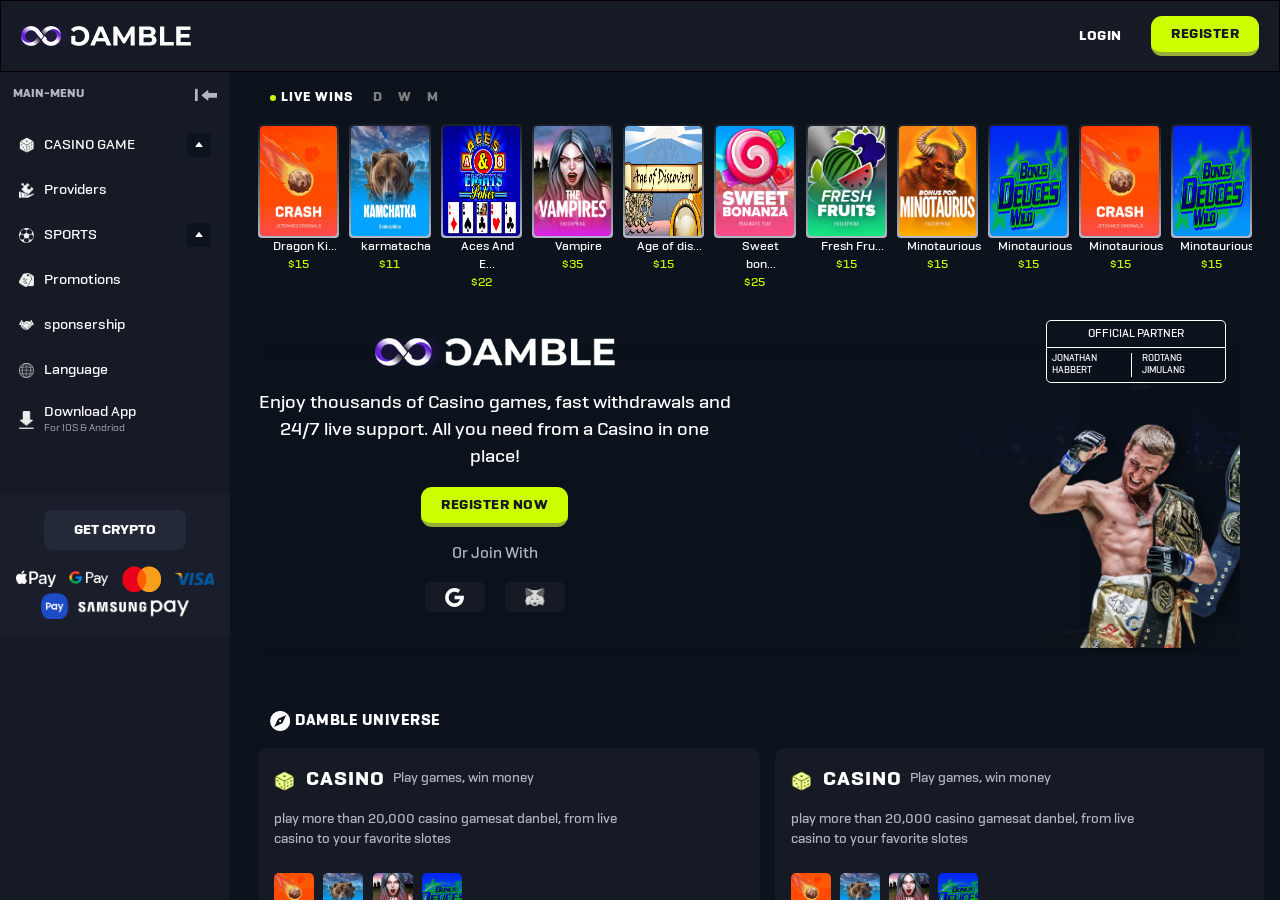
==== index.html @ 594ec130 "init" ====
<!DOCTYPE html>
<html lang="en">

<head>
  <meta charset="UTF-8">
  <meta name="viewport" content="width=device-width, initial-scale=1.0">
  <title>Damble | Home </title>
  <link rel="stylesheet" href="https://cdnjs.cloudflare.com/ajax/libs/font-awesome/6.4.2/css/all.min.css">
  <link rel="stylesheet" href="https://cdn.jsdelivr.net/npm/swiper@11/swiper-bundle.min.css">
  <link rel="stylesheet" href="./assets/libs/bootstrap/bootstrap.min.css">
  <link rel="stylesheet" href="./assets/css/style.min.css">
</head>

<body>
  <div class="dashparent">
    <nav class="navbar header bg-body-tertiary">
      <div class="container-fluid mx-0">
        <div class="navbar-brand">
          <img src="./assets/img/heroLogo.png" alt="" class="d-none d-lg-block">
          <div class="btn-3" id="sidebarToggle"><img src="./assets/img/logonav2.png" alt=""
              class=" small-icon d-lg-none"></div>
        </div>

        <div class="d-flex navItem">
          <div class="btn-1">LOGIN</div>
          <button class="btn-2">REGISTER</button>
          <!-- <div class="btn-3"><img src="./assets/img/Global.png" alt=""></div> -->
        </div>
      </div>
    </nav>
    <div class="hero">
      <div class="left">
        <div class="top">
          <div class="title">
            MAIN-MENU
          </div>
          <div class="icon-1">
            <img src="./assets/img/appIcon.png" alt="">
          </div>
        </div>
        <a class="items text-decoration-none effect1" data-bs-toggle="collapse" href="#collapseExample" role="button"
          aria-expanded="true" aria-controls="collapseExample">


          <div class="logo-2">
            <div class="icon-2">
              <img src="./assets/img/casino.png" alt="">
            </div>
            <div class="text-2"> CASINO GAME</div>
          </div>
          <div class="icon-3">
            <img src="./assets/img/down.png" alt="">
          </div>
        </a>
        <div class="collapse" id="collapseExample">

          <div class="items">
            <div class="logo-2">
              <div class="icon-2 ">
                <img src="./assets/img/pickup.png" alt="">
              </div>
              <div class="text-4">Favourite</div>
            </div>
            <div class="icon-3 d-none">
              <img src="./assets/img/down.png" alt="">
            </div>
          </div>

          <div class="items">
            <div class="logo-2">
              <div class="icon-2 ">
                <img src="./assets/img/allgames.png" alt="">
              </div>
              <div class="text-4">All Games</div>
            </div>
            <div class="icon-3 d-none">
              <img src="./assets/img/down.png" alt="">
            </div>
          </div>

          <div class="items">
            <div class="logo-2">
              <div class="icon-2 ">
                <img src="./assets/img/recent.png" alt="">
              </div>
              <div class="text-4">Recent</div>
            </div>
            <div class="icon-3 d-none">
              <img src="./assets/img/down.png" alt="">
            </div>
          </div>
        </div>
        <div class="items effect">
          <div class="logo-2">
            <div class="icon-2 ">
              <img src="./assets/img/providers.png" alt="">
            </div>
            <div class="text-2">Providers</div>
          </div>
          <div class="icon-3 d-none">
            <img src="./assets/img/down.png" alt="">
          </div>
        </div>
        <a class="items text-decoration-none effect1" data-bs-toggle="collapse" href="#collapseExample1" role="button"
          aria-expanded="true" aria-controls="collapseExample1">


          <div class="logo-2">
            <div class="icon-2">
              <img src="./assets/img/football.png" alt="">
            </div>
            <div class="text-2"> SPORTS</div>
          </div>
          <div class="icon-3">
            <img src="./assets/img/down.png" alt="">
          </div>
        </a>
        <div class="collapse" id="collapseExample1">

          <div class="items">
            <div class="logo-2">
              <div class="icon-2 ">
                <img src="./assets/img/pickup.png" alt="">
              </div>
              <div class="text-4">Favourite</div>
            </div>
            <div class="icon-3 d-none">
              <img src="./assets/img/down.png" alt="">
            </div>
          </div>
          <div class="items">
            <div class="logo-2">
              <div class="icon-2 ">
                <img src="./assets/img/pickup.png" alt="">
              </div>
              <div class="text-4">Favourite</div>
            </div>
            <div class="icon-3 d-none">
              <img src="./assets/img/down.png" alt="">
            </div>
          </div>
          <div class="items">
            <div class="logo-2">
              <div class="icon-2 ">
                <img src="./assets/img/pickup.png" alt="">
              </div>
              <div class="text-4">Favourite</div>
            </div>
            <div class="icon-3 d-none">
              <img src="./assets/img/down.png" alt="">
            </div>
          </div>
          <div class="items">
            <div class="logo-2">
              <div class="icon-2 ">
                <img src="./assets/img/pickup.png" alt="">
              </div>
              <div class="text-4">Favourite</div>
            </div>
            <div class="icon-3 d-none">
              <img src="./assets/img/down.png" alt="">
            </div>
          </div>
          <div class="items">
            <div class="logo-2">
              <div class="icon-2 ">
                <img src="./assets/img/pickup.png" alt="">
              </div>
              <div class="text-4">Favourite</div>
            </div>
            <div class="icon-3 d-none">
              <img src="./assets/img/down.png" alt="">
            </div>
          </div>
          <div class="items">
            <div class="logo-2">
              <div class="icon-2 ">
                <img src="./assets/img/pickup.png" alt="">
              </div>
              <div class="text-4">Favourite</div>
            </div>
            <div class="icon-3 d-none">
              <img src="./assets/img/down.png" alt="">
            </div>
          </div>
          <div class="items">
            <div class="logo-2">
              <div class="icon-2 ">
                <img src="./assets/img/pickup.png" alt="">
              </div>
              <div class="text-4">Favourite</div>
            </div>
            <div class="icon-3 d-none">
              <img src="./assets/img/down.png" alt="">
            </div>
          </div>
          <div class="items">
            <div class="logo-2">
              <div class="icon-2 ">
                <img src="./assets/img/pickup.png" alt="">
              </div>
              <div class="text-4">Favourite</div>
            </div>
            <div class="icon-3 d-none">
              <img src="./assets/img/down.png" alt="">
            </div>
          </div>
          <div class="items">
            <div class="logo-2">
              <div class="icon-2 ">
                <img src="./assets/img/pickup.png" alt="">
              </div>
              <div class="text-4">Favourite</div>
            </div>
            <div class="icon-3 d-none">
              <img src="./assets/img/down.png" alt="">
            </div>
          </div>

          <div class="items">
            <div class="logo-2">
              <div class="icon-2 ">
                <img src="./assets/img/allgames.png" alt="">
              </div>
              <div class="text-4">All Games</div>
            </div>
            <div class="icon-3 d-none">
              <img src="./assets/img/down.png" alt="">
            </div>
          </div>

          <div class="items ">
            <div class="logo-2">
              <div class="icon-2 ">
                <img src="./assets/img/recent.png" alt="">
              </div>
              <div class="text-2">Recent</div>
            </div>
            <div class="icon-3 d-none">
              <img src="./assets/img/down.png" alt="">
            </div>
          </div>
        </div>
        <div class="items effect">
          <div class="logo-2">
            <div class="icon-2">
              <img src="./assets/img/promotion.png" alt="">
            </div>
            <div class="text-2">Promotions</div>
          </div>
          <div class="icon-3 d-none">
            <img src="./assets/img/down.png" alt="">
          </div>
        </div>
        <div class="items effect">
          <div class="logo-2">
            <div class="icon-2">
              <img src="./assets/img/sponsership.png" alt="">
            </div>
            <div class="text-2">sponsership</div>
          </div>
          <div class="icon-3 d-none">
            <img src="./assets/img/down.png" alt="">
          </div>
        </div>
        <div class="items effect">
          <div class="logo-2">
            <div class="icon-2">
              <img src="./assets/img/language.png" alt="">
            </div>
            <div class="text-2">Language</div>
          </div>
          <div class="icon-3  d-none">
            <img src="./assets/img/down.png" alt="">
          </div>
        </div>
        <div class="items effect">
          <div class="logo-2">
            <div class="icon-2">
              <img src="./assets/img/download.png" alt="">
            </div>
            <div class="textholder">
              <div class="text-2">Download App</div>
              <div class="text-3">For IOS & Andriod</div>
            </div>
            <div class="icon-3  d-none">
              <img src="./assets/img/down.png" alt="">
            </div>
          </div>
        </div>
        <div class="bottom">
          <div class="button-3">
            GET CRYPTO
          </div>
          <div class="imgcontainer">

            <div class="image-1">
              <img src="./assets/img/applepay.png" alt="">
            </div>
            <div class="image-1">
              <img src="./assets/img/gpay.png" alt="">
            </div>
            <div class="image-1">
              <img src="./assets/img/dotspay.png" alt="">
            </div>
            <div class="image-1">
              <img src="./assets/img/visa.png" alt="">
            </div>
            <div class="image-2 text-center">
              <img src="./assets/img/samsungPay.png" alt="" class="w-75">
            </div>
          </div>
        </div>
      </div>

      <div class="right">
        <div class="row mx-0">
          <div class="col-12">
            <div class="pcontrol">
              <div class="row mx-0">
                <div class="col-6 d-flex">
                  <div class="title-1"> <span>
                      <div class="dott"></div>
                    </span>LIVE WINS
                  </div>
                  <div class="alpha">DWM</div>
                </div>
              </div>
              <div class="row align-baseline swiper liveWins mt-3 mx-0 ">
                <div class="swiper-wrapper p-0">
                  <div class="swiper-slide">
                    <div class="col-12 gamecard">
                      <div class="cardOutter">
                        <div class="cardImg">
                          <img src="./assets/img/card-1.webp" alt="">
                        </div>
                      </div>
                      <div class="card-content">
                        <div class="title-3">Dragon Ki...</div>
                        <div class="prize">$15</div>
                      </div>
                    </div>
                  </div>
                  <div class="swiper-slide">
                    <div class="col-12 gamecard">
                      <div class="cardOutter">
                        <div class="cardImg">
                          <img src="./assets/img/card-2.webp" alt="">
                        </div>
                      </div>
                      <div class="card-content">
                        <div class="title-3">karmatacha</div>
                        <div class="prize">$11</div>
                      </div>
                    </div>
                  </div>
                  <div class="swiper-slide">
                    <div class="col-12 gamecard">
                      <div class="cardOutter">
                        <div class="cardImg">
                          <img src="./assets/img/card-3.png" alt="">
                        </div>
                      </div>
                      <div class="card-content">
                        <div class="title-3">Aces And E...</div>
                        <div class="prize">$22</div>
                      </div>
                    </div>
                  </div>
                  <div class="swiper-slide">
                    <div class="col-12 gamecard">
                      <div class="cardOutter">
                        <div class="cardImg">
                          <img src="./assets/img/card-4.jpeg" alt="">
                        </div>
                      </div>
                      <div class="card-content">
                        <div class="title-3">Vampire</div>
                        <div class="prize">$35</div>
                      </div>
                    </div>
                  </div>
                  <div class="swiper-slide">
                    <div class="col-12 gamecard">
                      <div class="cardOutter">
                        <div class="cardImg">
                          <img src="./assets/img/card-5.png" alt="">
                        </div>
                      </div>
                      <div class="card-content">
                        <div class="title-3">Age of dis...</div>
                        <div class="prize">$15</div>
                      </div>
                    </div>
                  </div>
                  <div class="swiper-slide">
                    <div class="col-12 gamecard">
                      <div class="cardOutter">
                        <div class="cardImg">
                          <img src="./assets/img/card-6.jpeg" alt="">
                        </div>
                      </div>
                      <div class="card-content">
                        <div class="title-3">Sweet bon...</div>
                        <div class="prize">$25</div>
                      </div>
                    </div>
                  </div>
                  <div class="swiper-slide">
                    <div class="col-12 gamecard">
                      <div class="cardOutter">
                        <div class="cardImg">
                          <img src="./assets/img/card-7.jpeg" alt="">
                        </div>
                      </div>
                      <div class="card-content">
                        <div class="title-3">Fresh Fru...</div>
                        <div class="prize">$15</div>
                      </div>
                    </div>
                  </div>
                  <div class="swiper-slide">
                    <div class="col-12 gamecard">
                      <div class="cardOutter">
                        <div class="cardImg">
                          <img src="./assets/img/card-8.png" alt="">
                        </div>
                      </div>
                      <div class="card-content">
                        <div class="title-3">Minotaurious</div>
                        <div class="prize">$15</div>
                      </div>
                    </div>
                  </div>
                  <div class="swiper-slide">
                    <div class="col-12 gamecard">
                      <div class="cardOutter">
                        <div class="cardImg">
                          <img src="./assets/img/card-9.png" alt="">
                        </div>
                      </div>
                      <div class="card-content">
                        <div class="title-3">Minotaurious</div>
                        <div class="prize">$15</div>
                      </div>
                    </div>
                  </div>
                  <div class="swiper-slide">
                    <div class="col-12 gamecard">
                      <div class="cardOutter">
                        <div class="cardImg">
                          <img src="./assets/img/card-1.webp" alt="">
                        </div>
                      </div>
                      <div class="card-content">
                        <div class="title-3">Minotaurious</div>
                        <div class="prize">$15</div>
                      </div>
                    </div>
                  </div>
                  <div class="swiper-slide">
                    <div class="col-12 gamecard">
                      <div class="cardOutter">
                        <div class="cardImg">
                          <img src="./assets/img/card-9.png" alt="">
                        </div>
                      </div>
                      <div class="card-content">
                        <div class="title-3">Minotaurious</div>
                        <div class="prize">$15</div>
                      </div>
                    </div>
                  </div>
                  <div class="swiper-slide">
                    <div class="col-12 gamecard">
                      <div class="cardOutter">
                        <div class="cardImg">
                          <img src="./assets/img/card-10.png" alt="">
                        </div>
                      </div>
                      <div class="card-content">
                        <div class="title-3">Minotaurious</div>
                        <div class="prize">$15</div>
                      </div>
                    </div>
                  </div>
                  <div class="swiper-slide">
                    <div class="col-12 gamecard">
                      <div class="cardOutter">
                        <div class="cardImg">
                          <img src="./assets/img/card-6.jpeg" alt="">
                        </div>
                      </div>
                      <div class="card-content">
                        <div class="title-3">Minotaurious</div>
                        <div class="prize">$15</div>
                      </div>
                    </div>
                  </div>
                  <div class="swiper-slide">
                    <div class="col-12 gamecard">
                      <div class="cardOutter">
                        <div class="cardImg">
                          <img src="./assets/img/card-3.png" alt="">
                        </div>
                      </div>
                      <div class="card-content">
                        <div class="title-3">Minotaurious</div>
                        <div class="prize">$15</div>
                      </div>
                    </div>
                  </div>
                </div>
              </div>
              <div class="row main-contain mt-5">
                <div class="col-lg-6 col-sm-12">
                  <div class="dashcontain">
                    <div class="herologo">
                      <img src="./assets/img/heroLogo.png" alt="">
                    </div>
                    <div class="hero-text">Enjoy thousands of Casino games, fast withdrawals and 24/7 live support. All
                      you need from a Casino in one place!</div>
                    <div class="herobutton">REGISTER NOW</div>
                    <div class="herotext">Or Join With</div>
                    <div class="logos">
                      <div class="img-1">
                        <img src="./assets/img/google.svg" alt="">
                      </div>
                      <div class="img-1">
                        <img src="./assets/img/metaWhite.svg" alt="">
                      </div>
                    </div>
                  </div>
                </div>
                <div class="col-6 d-none d-lg-block">
                  <div class="right-contain">
                    <div class="tabel">
                      <div class="partner">OFFICIAL PARTNER</div>
                      <div class="partnername">
                        <div class="name-1">JONATHAN HABBERT</div>
                        <div class="name-2">RODTANG JIMULANG</div>
                      </div>
                    </div>
                  </div>
                </div>
              </div>
              <div class="row mx-0 mt-5">
                <div class="col">
                  <div class="heading-1">
                    <img src="./assets/img/dambleUniverse.png" alt="" class="imgicon">
                    <div class="text-3">DAMBLE UNIVERSE</div>
                    <div class="col-auto"></div>
                  </div>
                </div>
              </div>
              <div class="row  swiper cardslider" navigation="true">
                <div class="swiper-wrapper">
                  <div class="swiper-slide">
                    <div class="col-12">
                      <div class="playcard">
                        <div class="line-1">
                          <div class="icon-2">
                            <img src="./assets/img/casino.png" alt="">
                          </div>
                          <div class="title-3">CASINO</div>
                          <div class="card_text">Play games, win money</div>
                        </div>
                        <div class="card_text w-75 mt-3">
                          play more than 20,000 casino gamesat danbel, from live casino to your favorite slotes
                        </div>
                        <div class="line-2">
                          <div class="imgSection">
                            <img src="./assets/img/card-1.webp" alt="">
                            <img src="./assets/img/card-2.webp" alt="">
                            <img src="./assets/img/card-4.jpeg" alt="">
                            <img src="./assets/img/card-9.png" alt="">
                          </div>
                          <div class="link">Go to Games <span>
                              <img src="./assets/img/right.svg" alt="">
                            </span></div>

                        </div>
                      </div>
                    </div>
                  </div>
                  <div class="swiper-slide">
                    <div class="col-12">
                      <div class="playcard">
                        <div class="line-1">
                          <div class="icon-2">
                            <img src="./assets/img/casino.png" alt="">
                          </div>
                          <div class="title-3">CASINO</div>
                          <div class="card_text">Play games, win money</div>
                        </div>
                        <div class="card_text w-75 mt-3">
                          play more than 20,000 casino gamesat danbel, from live casino to your favorite slotes
                        </div>
                        <div class="line-2">
                          <div class="imgSection">
                            <img src="./assets/img/card-1.webp" alt="">
                            <img src="./assets/img/card-2.webp" alt="">
                            <img src="./assets/img/card-4.jpeg" alt="">
                            <img src="./assets/img/card-9.png" alt="">
                          </div>
                          <div class="link">Go to Games <span>
                              <img src="./assets/img/right.svg" alt="">
                            </span></div>

                        </div>
                      </div>
                    </div>
                  </div>
                  <div class="swiper-slide">
                    <div class="col-12">
                      <div class="playcard">
                        <div class="line-1">
                          <div class="icon-2">
                            <img src="./assets/img/casino.png" alt="">
                          </div>
                          <div class="title-3">CASINO</div>
                          <div class="card_text">Play games, win money</div>
                        </div>
                        <div class="card_text w-75 mt-3">
                          play more than 20,000 casino gamesat danbel, from live casino to your favorite slotes
                        </div>
                        <div class="line-2">
                          <div class="imgSection">
                            <img src="./assets/img/card-1.webp" alt="">
                            <img src="./assets/img/card-2.webp" alt="">
                            <img src="./assets/img/card-4.jpeg" alt="">
                            <img src="./assets/img/card-9.png" alt="">
                          </div>
                          <div class="link">Go to Games <span>
                              <img src="./assets/img/right.svg" alt="">
                            </span>
                          </div>
                        </div>
                      </div>
                    </div>
                  </div>
                </div>
              </div>
              <div class="row mt-5">
                <div class="col">
                  <div class="heading-1">
                    <img src="./assets/img/casino.png" alt="" class="imgicon">
                    <div class="text-3">CASINO GAMES</div>
                    <div class="title-3">All Games</div>
                  </div>
                </div>

                <div class="col d-none d-lg-flex ">
                  <div class="rightbar">
                    <div class="title">RECENT BIG WINS</div>
                    <div class="titlewhite">TOP RATED GAMES</div>
                    <div class="inputpar">
                      <input type="text" placeholder="search for games" class="info">
                      <i class="fa-solid fa-magnifying-glass search"></i>

                    </div>
                  </div>
                </div>
              </div>
              <div class="row mt-3  mx-0 p-0 swiper playslider2">
                <div class="swiper-wrapper p-0">
                  <div class="swiper-slide">
                    <div class="col-12">
                      <div class="bgcard">
                        <img src="./assets/img/bcard-1.jpeg" alt="">
                        <div class="hideContain">
                          <div class="text-2">SWEET BONZA</div>
                          <div class="text-2">effectIVE RIP</div>
                          <div class="text-2">95%</div>
                        </div>
                      </div>
                    </div>
                  </div>
                  <div class="swiper-slide">
                    <div class="col-12">
                      <div class="bgcard">
                        <img src="./assets/img/bcard-7.jpeg" alt="">
                        <div class="hideContain">
                          <div class="text-2">SWEET BONZA</div>
                          <div class="text-2">effectIVE RIP</div>
                          <div class="text-2">95%</div>
                        </div>
                      </div>
                    </div>
                  </div>
                  <div class="swiper-slide">
                    <div class="col-12">
                      <div class="bgcard">
                        <img src="./assets/img/bcard-2.jpeg" alt="">
                        <div class="hideContain">
                          <div class="text-2">SWEET BONZA</div>
                          <div class="text-2">effectIVE RIP</div>
                          <div class="text-2">95%</div>
                        </div>
                      </div>
                    </div>
                  </div>
                  <div class="swiper-slide">
                    <div class="col-12">
                      <div class="bgcard">
                        <img src="./assets/img/bcard-3.jpeg" alt="">
                        <div class="hideContain">
                          <div class="text-2">SWEET BONZA</div>
                          <div class="text-2">effectIVE RIP</div>
                          <div class="text-2">95%</div>
                        </div>
                      </div>
                    </div>
                  </div>
                  <div class="swiper-slide">
                    <div class="col-12">
                      <div class="bgcard">
                        <img src="./assets/img/bcard-4.jpeg" alt="">
                        <div class="hideContain">
                          <div class="text-2">SWEET BONZA</div>
                          <div class="text-2">effectIVE RIP</div>
                          <div class="text-2">95%</div>
                        </div>
                      </div>
                    </div>
                  </div>
                  <div class="swiper-slide">
                    <div class="col-12">
                      <div class="bgcard">
                        <img src="./assets/img/bcard-5.jpeg" alt="">
                        <div class="hideContain">
                          <div class="text-2">SWEET BONZA</div>
                          <div class="text-2">effectIVE RIP</div>
                          <div class="text-2">95%</div>
                        </div>
                      </div>
                    </div>
                  </div>
                  <div class="swiper-slide">
                    <div class="col-12">
                      <div class="bgcard">
                        <img src="./assets/img/bcard-6.jpeg" alt="">
                        <div class="hideContain">
                          <div class="text-2">SWEET BONZA</div>
                          <div class="text-2">effectIVE RIP</div>
                          <div class="text-2">95%</div>
                        </div>
                      </div>
                    </div>
                  </div>
                  <div class="swiper-slider">
                    <div class="col-12">
                      <div class="bgcard">
                        <img src="./assets/img/bcard-7.jpeg" alt="">
                        <div class="hideContain">
                          <div class="text-2">SWEET BONZA</div>
                          <div class="text-2">effectIVE RIP</div>
                          <div class="text-2">95%</div>
                        </div>
                      </div>
                    </div>
                  </div>
                  <div class="swiper-slide">
                    <div class="col-12">
                      <div class="bgcard">
                        <img src="./assets/img/bcard-8.jpeg" alt="">
                        <div class="hideContain">
                          <div class="text-2">SWEET BONZA</div>
                          <div class="text-2">effectIVE RIP</div>
                          <div class="text-2">95%</div>
                        </div>
                      </div>
                    </div>
                  </div>
                  <div class="swiper-slide">
                    <div class="col-12">
                      <div class="bgcard">
                        <img src="./assets/img/bcard-9.jpeg" alt="">
                        <div class="hideContain">
                          <div class="text-2">SWEET BONZA</div>
                          <div class="text-2">effectIVE RIP</div>
                          <div class="text-2">95%</div>
                        </div>
                      </div>
                    </div>
                  </div>
                </div>
              </div>
              <div class="row my-5">
                <div class="bonus-row d-none d-lg-flex">

                  <div class="bonus">DEPOSIT NOW AND GET UP TO 360% BONUS</div>
                  <div class="payimg-1">
                    <img src="./assets/img/samsungPay.png" alt="">
                  </div>
                  <div class="payimg-2">
                    <img src="./assets/img/dotspay.png" alt="">
                  </div>
                  <div class="payimg">
                    <img src="./assets/img/applepay.png" alt="">
                  </div>
                  <div class="payimg">
                    <img src="./assets/img/gpay.png" alt="">
                  </div>
                  <div class="button-4">DEPOSIT</div>
                </div>
              </div>

              <div class="row mt-5">
                <div class="col">
                  <div class="heading-1">
                    <img src="./assets/img/football.png" alt="" class="imgicon">
                    <div class="text-3">SPORTS BOOK</div>
                    <div class="title-3">All Sports</div>
                  </div>
                </div>
              </div>
              <div class="row mx-0 mt-3 swiper playslider2">
                <div class="swiper-wrapper p-0">
                  <div class="swiper-slide">
                    <div class="col-12">
                      <div class="sportscard">
                        <div class="iconimg2">
                          <img src="./assets/img/sicon-11.png" alt="">
                        </div>
                        <div class="sctext">LIVE</div>
                      </div>
                    </div>
                  </div>
                  <div class="swiper-slide">
                    <div class="col-12">
                      <div class="sportscard">
                        <div class="iconimg2">
                          <img src="./assets/img/sicon-10.png" alt="">
                        </div>
                        <div class="sctext">SOCCOR</div>
                      </div>
                    </div>
                  </div>
                  <div class="swiper-slide">
                    <div class="col-12">
                      <div class="sportscard">
                        <div class="iconimg2">
                          <img src="./assets/img/sicon-1.png" alt="">
                        </div>
                        <div class="sctext">BASKET BALL</div>
                      </div>
                    </div>
                  </div>
                  <div class="swiper-slide">
                    <div class="col-12">
                      <div class="sportscard">
                        <div class="iconimg2">
                          <img src="./assets/img/sicon-2.png" alt="">
                        </div>
                        <div class="sctext">CRICKET</div>
                      </div>
                    </div>
                  </div>
                  <div class="swiper-slide">
                    <div class="col-12">
                      <div class="sportscard">
                        <div class="iconimg2">
                          <img src="./assets/img/sicon-3.png" alt="">
                        </div>
                        <div class="sctext">TENNIS</div>
                      </div>
                    </div>
                  </div>
                  <div class="swiper-slide">
                    <div class="col-12">
                      <div class="sportscard">
                        <div class="iconimg2">
                          <img src="./assets/img/sicon-4.png" alt="">
                        </div>
                        <div class="sctext">FIFA 24</div>
                      </div>
                    </div>
                  </div>
                  <div class="swiper-slide">
                    <div class="col-12">
                      <div class="sportscard">
                        <div class="iconimg2">
                          <img src="./assets/img/sicon-5.png" alt="">
                        </div>
                        <div class="sctext">TABEL TANNIS</div>
                      </div>
                    </div>
                  </div>
                  <div class="swiper-slide">
                    <div class="col-12">
                      <div class="sportscard">
                        <div class="iconimg2">
                          <img src="./assets/img/sicon-6.png" alt="">
                        </div>
                        <div class="sctext">AMERICAN FOOTBALL</div>
                      </div>
                    </div>
                  </div>
                  <div class="swiper-slide">
                    <div class="col-12">
                      <div class="sportscard">
                        <div class="iconimg2">
                          <img src="./assets/img/sicon-7.png" alt="">
                        </div>
                        <div class="sctext">BASE BALL</div>
                      </div>
                    </div>
                  </div>
                  <div class="swiper-slide">
                    <div class="col-12">
                      <div class="sportscard">
                        <div class="iconimg2">
                          <img src="./assets/img/sicon-8.png" alt="">
                        </div>
                        <div class="sctext">RUGBY</div>
                      </div>
                    </div>
                  </div>
                  <div class="swiper-slide">
                    <div class="col-12">
                      <div class="sportscard">
                        <div class="iconimg2">
                          <img src="./assets/img/sicon-9.png" alt="">
                        </div>
                        <div class="sctext">ICE HOCKEY</div>
                      </div>
                    </div>
                  </div>
                </div>
              </div>
              <div class="row mt-5">
                <div class="col">
                  <div class="heading-1">
                    <img src="./assets/img/casino.png" alt="" class="imgicon">
                    <div class="text-3">GAME SHOWS</div>
                    <div class="title-3"> View All</div>
                  </div>
                </div>
              </div>
              <div class="row  mt-3 p-0 mx-0 swiper playslider2">
                <div class="swiper-wrapper p-0">
                  <div class="swiper-slide">
                    <div class="col-12">
                      <div class="bgcard">
                        <img src="./assets/img/gcard-8.jpeg" alt="">
                        <div class="hideContain">
                          <div class="text-2">SWEET BONZA</div>
                          <div class="text-2">effectIVE RIP</div>
                          <div class="text-2">95%</div>
                        </div>
                      </div>
                    </div>
                  </div>
                  <div class="swiper-slide">
                    <div class="col-12">
                      <div class="bgcard">
                        <img src="./assets/img/gcard-9.png" alt="">
                        <div class="hideContain">
                          <div class="text-2">SWEET BONZA</div>
                          <div class="text-2">effectIVE RIP</div>
                          <div class="text-2">95%</div>
                        </div>
                      </div>
                    </div>
                  </div>
                  <div class="swiper-slide">
                    <div class="col-12">
                      <div class="bgcard">
                        <img src="./assets/img/gcard-8.jpeg" alt="">
                        <div class="hideContain">
                          <div class="text-2">SWEET BONZA</div>
                          <div class="text-2">effectIVE RIP</div>
                          <div class="text-2">95%</div>
                        </div>
                      </div>
                    </div>
                  </div>
                  <div class="swiper-slide">
                    <div class="col-12">
                      <div class="bgcard">
                        <img src="./assets/img/gcard-7.jpeg" alt="">
                        <div class="hideContain">
                          <div class="text-2">SWEET BONZA</div>
                          <div class="text-2">effectIVE RIP</div>
                          <div class="text-2">95%</div>
                        </div>
                      </div>
                    </div>
                  </div>
                  <div class="swiper-slide">
                    <div class="col-12">
                      <div class="bgcard">
                        <img src="./assets/img/gcard-6.jpeg" alt="">
                        <div class="hideContain">
                          <div class="text-2">SWEET BONZA</div>
                          <div class="text-2">effectIVE RIP</div>
                          <div class="text-2">95%</div>
                        </div>
                      </div>
                    </div>
                  </div>
                  <div class="swiper-slide">
                    <div class="col-12">
                      <div class="bgcard">
                        <img src="./assets/img/gcard-5.jpeg" alt="">
                        <div class="hideContain">
                          <div class="text-2">SWEET BONZA</div>
                          <div class="text-2">effectIVE RIP</div>
                          <div class="text-2">95%</div>
                        </div>
                      </div>
                    </div>
                  </div>
                  <div class="swiper-slide">
                    <div class="col-12">
                      <div class="bgcard">
                        <img src="./assets/img/gcard-1.png" alt="">
                        <div class="hideContain">
                          <div class="text-2">SWEET BONZA</div>
                          <div class="text-2">effectIVE RIP</div>
                          <div class="text-2">95%</div>
                        </div>
                      </div>
                    </div>
                  </div>
                  <div class="swiper-slider">
                    <div class="col-12">
                      <div class="bgcard">
                        <img src="./assets/img/gcard-2.jpeg" alt="">
                        <div class="hideContain">
                          <div class="text-2">SWEET BONZA</div>
                          <div class="text-2">effectIVE RIP</div>
                          <div class="text-2">95%</div>
                        </div>
                      </div>
                    </div>
                  </div>
                  <div class="swiper-slide">
                    <div class="col-12">
                      <div class="bgcard">
                        <img src="./assets/img/gcard-3.jpeg" alt="">
                        <div class="hideContain">
                          <div class="text-2">SWEET BONZA</div>
                          <div class="text-2">effectIVE RIP</div>
                          <div class="text-2">95%</div>
                        </div>
                      </div>
                    </div>
                  </div>
                  <div class="swiper-slide">
                    <div class="col-12">
                      <div class="bgcard">
                        <img src="./assets/img/gcard-4.jpeg" alt="">
                        <div class="hideContain">
                          <div class="text-2">SWEET BONZA</div>
                          <div class="text-2">effectIVE RIP</div>
                          <div class="text-2">95%</div>
                        </div>
                      </div>
                    </div>
                  </div>
                </div>
              </div>
              <div class="row mt-5">
                <div class="col">
                  <div class="heading-1">
                    <img src="./assets/img/casino.png" alt="" class="imgicon">
                    <div class="text-3">LIVE CASINO</div>
                    <div class="title-3"> View All</div>
                  </div>
                </div>
              </div>
              <div class="row  mt-3 p-0 mx-0 swiper playslider2">
                <div class="swiper-wrapper p-0">
                  <div class="swiper-slide">
                    <div class="col-12">
                      <div class="bgcard">
                        <img src="./assets/img/g2card-1.jpeg" alt="">
                        <div class="hideContain">
                          <div class="text-2">SWEET BONZA</div>
                          <div class="text-2">effectIVE RIP</div>
                          <div class="text-2">95%</div>
                        </div>
                      </div>
                    </div>
                  </div>
                  <div class="swiper-slide">
                    <div class="col-12">
                      <div class="bgcard">
                        <img src="./assets/img/g2card-2.jpeg" alt="">
                        <div class="hideContain">
                          <div class="text-2">SWEET BONZA</div>
                          <div class="text-2">effectIVE RIP</div>
                          <div class="text-2">95%</div>
                        </div>
                      </div>
                    </div>
                  </div>
                  <div class="swiper-slide">
                    <div class="col-12">
                      <div class="bgcard">
                        <img src="./assets/img/g2card-3.jpeg" alt="">
                        <div class="hideContain">
                          <div class="text-2">SWEET BONZA</div>
                          <div class="text-2">effectIVE RIP</div>
                          <div class="text-2">95%</div>
                        </div>
                      </div>
                    </div>
                  </div>
                  <div class="swiper-slide">
                    <div class="col-12">
                      <div class="bgcard">
                        <img src="./assets/img/g2card-4.jpeg" alt="">
                        <div class="hideContain">
                          <div class="text-2">SWEET BONZA</div>
                          <div class="text-2">effectIVE RIP</div>
                          <div class="text-2">95%</div>
                        </div>
                      </div>
                    </div>
                  </div>
                  <div class="swiper-slide">
                    <div class="col-12">
                      <div class="bgcard">
                        <img src="./assets/img/g2card-5.jpeg" alt="">
                        <div class="hideContain">
                          <div class="text-2">SWEET BONZA</div>
                          <div class="text-2">effectIVE RIP</div>
                          <div class="text-2">95%</div>
                        </div>
                      </div>
                    </div>
                  </div>
                  <div class="swiper-slide">
                    <div class="col-12">
                      <div class="bgcard">
                        <img src="./assets/img/g2card-6.jpeg" alt="">
                        <div class="hideContain">
                          <div class="text-2">SWEET BONZA</div>
                          <div class="text-2">effectIVE RIP</div>
                          <div class="text-2">95%</div>
                        </div>
                      </div>
                    </div>
                  </div>
                  <div class="swiper-slide">
                    <div class="col-12">
                      <div class="bgcard">
                        <img src="./assets/img/gcard-1.png" alt="">
                        <div class="hideContain">
                          <div class="text-2">SWEET BONZA</div>
                          <div class="text-2">effectIVE RIP</div>
                          <div class="text-2">95%</div>
                        </div>
                      </div>
                    </div>
                  </div>
                  <div class="swiper-slider">
                    <div class="col-12">
                      <div class="bgcard">
                        <img src="./assets/img/gcard-2.jpeg" alt="">
                        <div class="hideContain">
                          <div class="text-2">SWEET BONZA</div>
                          <div class="text-2">effectIVE RIP</div>
                          <div class="text-2">95%</div>
                        </div>
                      </div>
                    </div>
                  </div>
                  <div class="swiper-slide">
                    <div class="col-12">
                      <div class="bgcard">
                        <img src="./assets/img/gcard-3.jpeg" alt="">
                        <div class="hideContain">
                          <div class="text-2">SWEET BONZA</div>
                          <div class="text-2">effectIVE RIP</div>
                          <div class="text-2">95%</div>
                        </div>
                      </div>
                    </div>
                  </div>
                  <div class="swiper-slide">
                    <div class="col-12">
                      <div class="bgcard">
                        <img src="./assets/img/gcard-4.jpeg" alt="">
                        <div class="hideContain">
                          <div class="text-2">SWEET BONZA</div>
                          <div class="text-2">effectIVE RIP</div>
                          <div class="text-2">95%</div>
                        </div>
                      </div>
                    </div>
                  </div>
                </div>
              </div>
              <div class="row mt-5">
                <div class="col">
                  <div class="heading-1">
                    <img src="./assets/img/casino.png" alt="" class="imgicon">
                    <div class="text-3"> 0RAGINALS</div>
                    <div class="title-3"> View All</div>
                  </div>
                </div>
              </div>
              <div class="row  mt-3 p-0 mx-0 swiper playslider2">
                <div class="swiper-wrapper p-0">
                  <div class="swiper-slide">
                    <div class="col-12">
                      <div class="bgcard">
                        <img src="./assets/img/game-1.webp" alt="">
                        <div class="hideContain">
                          <div class="text-2">SWEET BONZA</div>
                          <div class="text-2">effectIVE RIP</div>
                          <div class="text-2">95%</div>
                        </div>
                      </div>
                    </div>
                  </div>
                  <div class="swiper-slide">
                    <div class="col-12">
                      <div class="bgcard">
                        <img src="./assets/img/game-2.webp" alt="">
                        <div class="hideContain">
                          <div class="text-2">SWEET BONZA</div>
                          <div class="text-2">effectIVE RIP</div>
                          <div class="text-2">95%</div>
                        </div>
                      </div>
                    </div>
                  </div>
                  <div class="swiper-slide">
                    <div class="col-12">
                      <div class="bgcard">
                        <img src="./assets/img/game-3.webp" alt="">
                        <div class="hideContain">
                          <div class="text-2">SWEET BONZA</div>
                          <div class="text-2">effectIVE RIP</div>
                          <div class="text-2">95%</div>
                        </div>
                      </div>
                    </div>
                  </div>
                  <div class="swiper-slide">
                    <div class="col-12">
                      <div class="bgcard">
                        <img src="./assets/img/game-4.webp" alt="">
                        <div class="hideContain">
                          <div class="text-2">SWEET BONZA</div>
                          <div class="text-2">effectIVE RIP</div>
                          <div class="text-2">95%</div>
                        </div>
                      </div>
                    </div>
                  </div>
                  <div class="swiper-slide">
                    <div class="col-12">
                      <div class="bgcard">
                        <img src="./assets/img/game-5.webp" alt="">
                        <div class="hideContain">
                          <div class="text-2">SWEET BONZA</div>
                          <div class="text-2">effectIVE RIP</div>
                          <div class="text-2">95%</div>
                        </div>
                      </div>
                    </div>
                  </div>
                  <div class="swiper-slide">
                    <div class="col-12">
                      <div class="bgcard">
                        <img src="./assets/img/game-6.webp" alt="">
                        <div class="hideContain">
                          <div class="text-2">SWEET BONZA</div>
                          <div class="text-2">effectIVE RIP</div>
                          <div class="text-2">95%</div>
                        </div>
                      </div>
                    </div>
                  </div>
                  <div class="swiper-slide">
                    <div class="col-12">
                      <div class="bgcard">
                        <img src="./assets/img/gcard-1.png" alt="">
                        <div class="hideContain">
                          <div class="text-2">SWEET BONZA</div>
                          <div class="text-2">effectIVE RIP</div>
                          <div class="text-2">95%</div>
                        </div>
                      </div>
                    </div>
                  </div>
                  <div class="swiper-slider">
                    <div class="col-12">
                      <div class="bgcard">
                        <img src="./assets/img/gcard-2.jpeg" alt="">
                        <div class="hideContain">
                          <div class="text-2">SWEET BONZA</div>
                          <div class="text-2">effectIVE RIP</div>
                          <div class="text-2">95%</div>
                        </div>
                      </div>
                    </div>
                  </div>
                  <div class="swiper-slide">
                    <div class="col-12">
                      <div class="bgcard">
                        <img src="./assets/img/gcard-3.jpeg" alt="">
                        <div class="hideContain">
                          <div class="text-2">SWEET BONZA</div>
                          <div class="text-2">effectIVE RIP</div>
                          <div class="text-2">95%</div>
                        </div>
                      </div>
                    </div>
                  </div>
                  <div class="swiper-slide">
                    <div class="col-12">
                      <div class="bgcard">
                        <img src="./assets/img/gcard-4.jpeg" alt="">
                        <div class="hideContain">
                          <div class="text-2">SWEET BONZA</div>
                          <div class="text-2">effectIVE RIP</div>
                          <div class="text-2">95%</div>
                        </div>
                      </div>
                    </div>
                  </div>
                </div>
              </div>
              <div class="row mt-5">
                <div class="col">
                  <div class="heading-1">
                    <img src="./assets/img/casino.png" alt="" class="imgicon">
                    <div class="text-3">TABEL GAMES</div>
                    <div class="title-3"> View All</div>
                  </div>
                </div>
              </div>
              <div class="row  mt-3 p-0 mx-0 swiper playslider2">
                <div class="swiper-wrapper p-0">
                  <div class="swiper-slide">
                    <div class="col-12">
                      <div class="bgcard">
                        <img src="./assets/img/tabel-1.jpeg" alt="">
                        <div class="hideContain">
                          <div class="text-2">SWEET BONZA</div>
                          <div class="text-2">effectIVE RIP</div>
                          <div class="text-2">95%</div>
                        </div>
                      </div>
                    </div>
                  </div>
                  <div class="swiper-slide">
                    <div class="col-12">
                      <div class="bgcard">
                        <img src="./assets/img/tabel-2.jpeg" alt="">
                        <div class="hideContain">
                          <div class="text-2">SWEET BONZA</div>
                          <div class="text-2">effectIVE RIP</div>
                          <div class="text-2">95%</div>
                        </div>
                      </div>
                    </div>
                  </div>
                  <div class="swiper-slide">
                    <div class="col-12">
                      <div class="bgcard">
                        <img src="./assets/img/tabel-3.jpeg" alt="">
                        <div class="hideContain">
                          <div class="text-2">SWEET BONZA</div>
                          <div class="text-2">effectIVE RIP</div>
                          <div class="text-2">95%</div>
                        </div>
                      </div>
                    </div>
                  </div>
                  <div class="swiper-slide">
                    <div class="col-12">
                      <div class="bgcard">
                        <img src="./assets/img/tabel-4.jpeg" alt="">
                        <div class="hideContain">
                          <div class="text-2">SWEET BONZA</div>
                          <div class="text-2">effectIVE RIP</div>
                          <div class="text-2">95%</div>
                        </div>
                      </div>
                    </div>
                  </div>
                  <div class="swiper-slide">
                    <div class="col-12">
                      <div class="bgcard">
                        <img src="./assets/img/tabel-5.jpeg" alt="">
                        <div class="hideContain">
                          <div class="text-2">SWEET BONZA</div>
                          <div class="text-2">effectIVE RIP</div>
                          <div class="text-2">95%</div>
                        </div>
                      </div>
                    </div>
                  </div>
                  <div class="swiper-slide">
                    <div class="col-12">
                      <div class="bgcard">
                        <img src="./assets/img/tabel-6.jpeg" alt="">
                        <div class="hideContain">
                          <div class="text-2">SWEET BONZA</div>
                          <div class="text-2">effectIVE RIP</div>
                          <div class="text-2">95%</div>
                        </div>
                      </div>
                    </div>
                  </div>
                  <div class="swiper-slide">
                    <div class="col-12">
                      <div class="bgcard">
                        <img src="./assets/img/gcard-1.png" alt="">
                        <div class="hideContain">
                          <div class="text-2">SWEET BONZA</div>
                          <div class="text-2">effectIVE RIP</div>
                          <div class="text-2">95%</div>
                        </div>
                      </div>
                    </div>
                  </div>
                  <div class="swiper-slider">
                    <div class="col-12">
                      <div class="bgcard">
                        <img src="./assets/img/gcard-2.jpeg" alt="">
                        <div class="hideContain">
                          <div class="text-2">SWEET BONZA</div>
                          <div class="text-2">effectIVE RIP</div>
                          <div class="text-2">95%</div>
                        </div>
                      </div>
                    </div>
                  </div>
                  <div class="swiper-slide">
                    <div class="col-12">
                      <div class="bgcard">
                        <img src="./assets/img/gcard-3.jpeg" alt="">
                        <div class="hideContain">
                          <div class="text-2">SWEET BONZA</div>
                          <div class="text-2">effectIVE RIP</div>
                          <div class="text-2">95%</div>
                        </div>
                      </div>
                    </div>
                  </div>
                  <div class="swiper-slide">
                    <div class="col-12">
                      <div class="bgcard">
                        <img src="./assets/img/gcard-4.jpeg" alt="">
                        <div class="hideContain">
                          <div class="text-2">SWEET BONZA</div>
                          <div class="text-2">effectIVE RIP</div>
                          <div class="text-2">95%</div>
                        </div>
                      </div>
                    </div>
                  </div>
                </div>
              </div>
              <div class="row mt-5">
                <div class="col-6">
                  <div class="heading-1">
                    <img src="./assets/img/casino.png" alt="" class="imgicon">
                    <div class="text-3">SLOTS</div>
                    <div class="title-3"> View All</div>
                  </div>
                </div>
              </div>

              <div class="row mx-0 mt-3 p-0 swiper playslider2">
                <div class="swiper-wrapper p-0">
                  <div class="swiper-slide">
                    <div class="col-12">
                      <div class="bgcard">
                        <img src="./assets/img/bcard-9.jpeg" alt="">
                        <div class="hideContain">
                          <div class="text-2">SWEET BONZA</div>
                          <div class="text-2">effectIVE RIP</div>
                          <div class="text-2">95%</div>
                        </div>
                      </div>
                    </div>
                  </div>
                  <div class="swiper-slide">
                    <div class="col-12">
                      <div class="bgcard">
                        <img src="./assets/img/bcard-4.jpeg" alt="">
                        <div class="hideContain">
                          <div class="text-2">SWEET BONZA</div>
                          <div class="text-2">effectIVE RIP</div>
                          <div class="text-2">95%</div>
                        </div>
                      </div>
                    </div>
                  </div>
                  <div class="swiper-slide">
                    <div class="col-12">
                      <div class="bgcard">
                        <img src="./assets/img/card-11.jpeg" alt="">
                        <div class="hideContain">
                          <div class="text-2">SWEET BONZA</div>
                          <div class="text-2">effectIVE RIP</div>
                          <div class="text-2">95%</div>
                        </div>
                      </div>
                    </div>
                  </div>
                  <div class="swiper-slide">
                    <div class="col-12">
                      <div class="bgcard">
                        <img src="./assets/img/card-13.png" alt="">
                        <div class="hideContain">
                          <div class="text-2">SWEET BONZA</div>
                          <div class="text-2">effectIVE RIP</div>
                          <div class="text-2">95%</div>
                        </div>
                      </div>
                    </div>
                  </div>
                  <div class="swiper-slide">
                    <div class="col-12">
                      <div class="bgcard">
                        <img src="./assets/img/card-12.png" alt="">
                        <div class="hideContain">
                          <div class="text-2">SWEET BONZA</div>
                          <div class="text-2">effectIVE RIP</div>
                          <div class="text-2">95%</div>
                        </div>
                      </div>
                    </div>
                  </div>
                  <div class="swiper-slide">
                    <div class="col-12">
                      <div class="bgcard">
                        <img src="./assets/img/card-14.jpeg" alt="">
                        <div class="hideContain">
                          <div class="text-2">SWEET BONZA</div>
                          <div class="text-2">effectIVE RIP</div>
                          <div class="text-2">95%</div>
                        </div>
                      </div>
                    </div>
                  </div>
                  <div class="swiper-slide">
                    <div class="col-12">
                      <div class="bgcard">
                        <img src="./assets/img/card-15.jpeg" alt="">
                        <div class="hideContain">
                          <div class="text-2">SWEET BONZA</div>
                          <div class="text-2">effectIVE RIP</div>
                          <div class="text-2">95%</div>
                        </div>
                      </div>
                    </div>
                  </div>
                  <div class="swiper-slider">
                    <div class="col-12">
                      <div class="bgcard">
                        <img src="./assets/img/bcard-7.jpeg" alt="">
                        <div class="hideContain">
                          <div class="text-2">SWEET BONZA</div>
                          <div class="text-2">effectIVE RIP</div>
                          <div class="text-2">95%</div>
                        </div>
                      </div>
                    </div>
                  </div>
                  <div class="swiper-slide">
                    <div class="col-12">
                      <div class="bgcard">
                        <img src="./assets/img/bcard-8.jpeg" alt="">
                        <div class="hideContain">
                          <div class="text-2">SWEET BONZA</div>
                          <div class="text-2">effectIVE RIP</div>
                          <div class="text-2">95%</div>
                        </div>
                      </div>
                    </div>
                  </div>
                  <div class="swiper-slide">
                    <div class="col-12">
                      <div class="bgcard">
                        <img src="./assets/img/bcard-5.jpeg" alt="">
                        <div class="hideContain">
                          <div class="text-2">SWEET BONZA</div>
                          <div class="text-2">effectIVE RIP</div>
                          <div class="text-2">95%</div>
                        </div>
                      </div>
                    </div>
                  </div>
                </div>
              </div>

              <div class="row mt-5">
                <div class="col">
                  <div class="heading-1">
                    <img src="./assets/img/livebets.png" alt="" class="imgicon">
                    <div class="text-3">LIVE BETS</div>
                  </div>
                </div>
                <div class="col-auto d-flex justify-content-end">
                  <div class="nav navTab nav-tabs" id="nav-tab" role="tablist">
                    <button class="nav-link active" id="nav-home-tab" data-bs-toggle="tab" data-bs-target="#nav-home"
                      type="button" role="tab" aria-controls="nav-home" aria-selected="true">Home</button>
                    <button class="nav-link" id="nav-profile-tab" data-bs-toggle="tab" data-bs-target="#nav-profile"
                      type="button" role="tab" aria-controls="nav-profile" aria-selected="false">Profile</button>
                    <button class="nav-link" id="nav-contact-tab" data-bs-toggle="tab" data-bs-target="#nav-contact"
                      type="button" role="tab" aria-controls="nav-contact" aria-selected="false">Contact</button>
                  </div>
                </div>
                <div class="col-12">

                  <div class="tab-content" id="nav-tabContent">
                    <div class="tab-pane fade show active" id="nav-home" role="tabpanel" aria-labelledby="nav-home-tab"
                      tabindex="0">
                      <div class="table-responsive">

                        <table class="tabel-2 text-nowrap">

                          <thead>
                            <tr class="headrow">
                              <th class="title">NAME</th>
                              <th class="title">PLAYER</th>
                              <th class="title">TIME</th>
                              <th class="title">BET AMOUNT</th>
                              <th class="title">MULTIPLAYER</th>
                              <th class="title">PAYOUT</th>
                            </tr>
                          </thead>

                          <tbody>
                            <tr class="headrow">
                              <td>
                                <div class="titem">
                                  <img src="./assets/img/gcard-1.png" alt="">
                                  <div class="tname">Kamarchataka</div>
                                </div>
                              </td>
                              <td>
                                <div class="titem">
                                  <img src="./assets/img/rank.png" alt="">
                                  <div class="tname">Punit</div>
                                </div>
                              </td>
                              <td>
                                <div class="tname"> 50s</div>
                              </td>

                              <td>
                                <div class="tname"> $5</div>
                              </td>
                              <td>
                                <div class="tname"> 5x</div>
                              </td>
                              <td>
                                <div class="tname"> $25</div>
                              </td>
                            </tr>
                            <tr class="headrow">
                              <td>
                                <div class="titem">
                                  <img src="./assets/img/gcard-1.png" alt="">
                                  <div class="tname">Kamarchataka</div>
                                </div>
                              </td>
                              <td>
                                <div class="titem">
                                  <img src="./assets/img/rank.png" alt="">
                                  <div class="tname">Punit</div>
                                </div>
                              </td>
                              <td>
                                <div class="tname"> 50s</div>
                              </td>

                              <td>
                                <div class="tname"> $5</div>
                              </td>
                              <td>
                                <div class="tname"> 5x</div>
                              </td>
                              <td>
                                <div class="tname"> $25</div>
                              </td>
                            </tr>
                            <tr class="headrow">
                              <td>
                                <div class="titem">
                                  <img src="./assets/img/gcard-1.png" alt="">
                                  <div class="tname">Kamarchataka</div>
                                </div>
                              </td>
                              <td>
                                <div class="titem">
                                  <img src="./assets/img/rank.png" alt="">
                                  <div class="tname">Punit</div>
                                </div>
                              </td>
                              <td>
                                <div class="tname"> 50s</div>
                              </td>

                              <td>
                                <div class="tname"> $5</div>
                              </td>
                              <td>
                                <div class="tname"> 5x</div>
                              </td>
                              <td>
                                <div class="tname"> $25</div>
                              </td>
                            </tr>
                            <tr class="headrow">
                              <td>
                                <div class="titem">
                                  <img src="./assets/img/gcard-1.png" alt="">
                                  <div class="tname">Kamarchataka</div>
                                </div>
                              </td>
                              <td>
                                <div class="titem">
                                  <img src="./assets/img/rank.png" alt="">
                                  <div class="tname">Punit</div>
                                </div>
                              </td>
                              <td>
                                <div class="tname"> 50s</div>
                              </td>

                              <td>
                                <div class="tname"> $5</div>
                              </td>
                              <td>
                                <div class="tname"> 5x</div>
                              </td>
                              <td>
                                <div class="tname"> $25</div>
                              </td>
                            </tr>
                            <tr class="headrow">
                              <td>
                                <div class="titem">
                                  <img src="./assets/img/gcard-1.png" alt="">
                                  <div class="tname">Kamarchataka</div>
                                </div>
                              </td>
                              <td>
                                <div class="titem">
                                  <img src="./assets/img/rank.png" alt="">
                                  <div class="tname">Punit</div>
                                </div>
                              </td>
                              <td>
                                <div class="tname"> 50s</div>
                              </td>

                              <td>
                                <div class="tname"> $5</div>
                              </td>
                              <td>
                                <div class="tname"> 5x</div>
                              </td>
                              <td>
                                <div class="tname"> $25</div>
                              </td>
                            </tr>
                            <tr class="headrow">
                              <td>
                                <div class="titem">
                                  <img src="./assets/img/gcard-1.png" alt="">
                                  <div class="tname">Kamarchataka</div>
                                </div>
                              </td>
                              <td>
                                <div class="titem">
                                  <img src="./assets/img/rank.png" alt="">
                                  <div class="tname">Punit</div>
                                </div>
                              </td>
                              <td>
                                <div class="tname"> 50s</div>
                              </td>

                              <td>
                                <div class="tname"> $5</div>
                              </td>
                              <td>
                                <div class="tname"> 5x</div>
                              </td>
                              <td>
                                <div class="tname"> $25</div>
                              </td>
                            </tr>
                            <tr class="headrow">
                              <td>
                                <div class="titem">
                                  <img src="./assets/img/gcard-1.png" alt="">
                                  <div class="tname">Kamarchataka</div>
                                </div>
                              </td>
                              <td>
                                <div class="titem">
                                  <img src="./assets/img/rank.png" alt="">
                                  <div class="tname">Punit</div>
                                </div>
                              </td>
                              <td>
                                <div class="tname"> 50s</div>
                              </td>

                              <td>
                                <div class="tname"> $5</div>
                              </td>
                              <td>
                                <div class="tname"> 5x</div>
                              </td>
                              <td>
                                <div class="tname"> $25</div>
                              </td>
                            </tr>
                            <tr class="headrow">
                              <td>
                                <div class="titem">
                                  <img src="./assets/img/gcard-1.png" alt="">
                                  <div class="tname">Kamarchataka</div>
                                </div>
                              </td>
                              <td>
                                <div class="titem">
                                  <img src="./assets/img/rank.png" alt="">
                                  <div class="tname">Punit</div>
                                </div>
                              </td>
                              <td>
                                <div class="tname"> 50s</div>
                              </td>

                              <td>
                                <div class="tname"> $5</div>
                              </td>
                              <td>
                                <div class="tname"> 5x</div>
                              </td>
                              <td>
                                <div class="tname"> $25</div>
                              </td>
                            </tr>
                            <tr class="headrow">
                              <td>
                                <div class="titem">
                                  <img src="./assets/img/gcard-1.png" alt="">
                                  <div class="tname">Kamarchataka</div>
                                </div>
                              </td>
                              <td>
                                <div class="titem">
                                  <img src="./assets/img/rank.png" alt="">
                                  <div class="tname">Punit</div>
                                </div>
                              </td>
                              <td>
                                <div class="tname"> 50s</div>
                              </td>

                              <td>
                                <div class="tname"> $5</div>
                              </td>
                              <td>
                                <div class="tname"> 5x</div>
                              </td>
                              <td>
                                <div class="tname"> $25</div>
                              </td>
                            </tr>
                            <tr class="headrow">
                              <td>
                                <div class="titem">
                                  <img src="./assets/img/gcard-1.png" alt="">
                                  <div class="tname">Kamarchataka</div>
                                </div>
                              </td>
                              <td>
                                <div class="titem">
                                  <img src="./assets/img/rank.png" alt="">
                                  <div class="tname">Punit</div>
                                </div>
                              </td>
                              <td>
                                <div class="tname"> 50s</div>
                              </td>

                              <td>
                                <div class="tname"> $5</div>
                              </td>
                              <td>
                                <div class="tname"> 5x</div>
                              </td>
                              <td>
                                <div class="tname"> $25</div>
                              </td>
                            </tr>
                            <tr class="headrow">
                              <td>
                                <div class="titem">
                                  <img src="./assets/img/gcard-1.png" alt="">
                                  <div class="tname">Kamarchataka</div>
                                </div>
                              </td>
                              <td>
                                <div class="titem">
                                  <img src="./assets/img/rank.png" alt="">
                                  <div class="tname">Punit</div>
                                </div>
                              </td>
                              <td>
                                <div class="tname"> 50s</div>
                              </td>

                              <td>
                                <div class="tname"> $5</div>
                              </td>
                              <td>
                                <div class="tname"> 5x</div>
                              </td>
                              <td>
                                <div class="tname"> $25</div>
                              </td>
                            </tr>
                          </tbody>
                        </table>
                      </div>
                    </div>
                    <div class="tab-pane fade" id="nav-profile" role="tabpanel" aria-labelledby="nav-profile-tab"
                      tabindex="0">
                      <div class="table-responsive">

                        <table class="tabel-2 text-nowrap">

                          <thead>
                            <tr class="headrow">
                              <th class="title">NAME</th>
                              <th class="title">PLAYER</th>
                              <th class="title">TIME</th>
                              <th class="title">BET AMOUNT</th>
                              <th class="title">MULTIPLAYER</th>
                              <th class="title">PAYOUT</th>
                            </tr>
                          </thead>

                          <tbody>
                            <tr class="headrow">
                              <td>
                                <div class="titem">
                                  <img src="./assets/img/gcard-1.png" alt="">
                                  <div class="tname">Kamarchataka</div>
                                </div>
                              </td>
                              <td>
                                <div class="titem">
                                  <img src="./assets/img/rank.png" alt="">
                                  <div class="tname">Punit</div>
                                </div>
                              </td>
                              <td>
                                <div class="tname"> 50s</div>
                              </td>

                              <td>
                                <div class="tname"> $5</div>
                              </td>
                              <td>
                                <div class="tname"> 5x</div>
                              </td>
                              <td>
                                <div class="tname"> $25</div>
                              </td>
                            </tr>
                            <tr class="headrow">
                              <td>
                                <div class="titem">
                                  <img src="./assets/img/gcard-1.png" alt="">
                                  <div class="tname">Kamarchataka</div>
                                </div>
                              </td>
                              <td>
                                <div class="titem">
                                  <img src="./assets/img/rank.png" alt="">
                                  <div class="tname">Punit</div>
                                </div>
                              </td>
                              <td>
                                <div class="tname"> 50s</div>
                              </td>

                              <td>
                                <div class="tname"> $5</div>
                              </td>
                              <td>
                                <div class="tname"> 5x</div>
                              </td>
                              <td>
                                <div class="tname"> $25</div>
                              </td>
                            </tr>
                            <tr class="headrow">
                              <td>
                                <div class="titem">
                                  <img src="./assets/img/gcard-1.png" alt="">
                                  <div class="tname">Kamarchataka</div>
                                </div>
                              </td>
                              <td>
                                <div class="titem">
                                  <img src="./assets/img/rank.png" alt="">
                                  <div class="tname">Punit</div>
                                </div>
                              </td>
                              <td>
                                <div class="tname"> 50s</div>
                              </td>

                              <td>
                                <div class="tname"> $5</div>
                              </td>
                              <td>
                                <div class="tname"> 5x</div>
                              </td>
                              <td>
                                <div class="tname"> $25</div>
                              </td>
                            </tr>
                            <tr class="headrow">
                              <td>
                                <div class="titem">
                                  <img src="./assets/img/gcard-1.png" alt="">
                                  <div class="tname">Kamarchataka</div>
                                </div>
                              </td>
                              <td>
                                <div class="titem">
                                  <img src="./assets/img/rank.png" alt="">
                                  <div class="tname">Punit</div>
                                </div>
                              </td>
                              <td>
                                <div class="tname"> 50s</div>
                              </td>

                              <td>
                                <div class="tname"> $5</div>
                              </td>
                              <td>
                                <div class="tname"> 5x</div>
                              </td>
                              <td>
                                <div class="tname"> $25</div>
                              </td>
                            </tr>
                            <tr class="headrow">
                              <td>
                                <div class="titem">
                                  <img src="./assets/img/gcard-1.png" alt="">
                                  <div class="tname">Kamarchataka</div>
                                </div>
                              </td>
                              <td>
                                <div class="titem">
                                  <img src="./assets/img/rank.png" alt="">
                                  <div class="tname">Punit</div>
                                </div>
                              </td>
                              <td>
                                <div class="tname"> 50s</div>
                              </td>

                              <td>
                                <div class="tname"> $5</div>
                              </td>
                              <td>
                                <div class="tname"> 5x</div>
                              </td>
                              <td>
                                <div class="tname"> $25</div>
                              </td>
                            </tr>
                            <tr class="headrow">
                              <td>
                                <div class="titem">
                                  <img src="./assets/img/gcard-1.png" alt="">
                                  <div class="tname">Kamarchataka</div>
                                </div>
                              </td>
                              <td>
                                <div class="titem">
                                  <img src="./assets/img/rank.png" alt="">
                                  <div class="tname">Punit</div>
                                </div>
                              </td>
                              <td>
                                <div class="tname"> 50s</div>
                              </td>

                              <td>
                                <div class="tname"> $5</div>
                              </td>
                              <td>
                                <div class="tname"> 5x</div>
                              </td>
                              <td>
                                <div class="tname"> $25</div>
                              </td>
                            </tr>
                            <tr class="headrow">
                              <td>
                                <div class="titem">
                                  <img src="./assets/img/gcard-1.png" alt="">
                                  <div class="tname">Kamarchataka</div>
                                </div>
                              </td>
                              <td>
                                <div class="titem">
                                  <img src="./assets/img/rank.png" alt="">
                                  <div class="tname">Punit</div>
                                </div>
                              </td>
                              <td>
                                <div class="tname"> 50s</div>
                              </td>

                              <td>
                                <div class="tname"> $5</div>
                              </td>
                              <td>
                                <div class="tname"> 5x</div>
                              </td>
                              <td>
                                <div class="tname"> $25</div>
                              </td>
                            </tr>
                            <tr class="headrow">
                              <td>
                                <div class="titem">
                                  <img src="./assets/img/gcard-1.png" alt="">
                                  <div class="tname">Kamarchataka</div>
                                </div>
                              </td>
                              <td>
                                <div class="titem">
                                  <img src="./assets/img/rank.png" alt="">
                                  <div class="tname">Punit</div>
                                </div>
                              </td>
                              <td>
                                <div class="tname"> 50s</div>
                              </td>

                              <td>
                                <div class="tname"> $5</div>
                              </td>
                              <td>
                                <div class="tname"> 5x</div>
                              </td>
                              <td>
                                <div class="tname"> $25</div>
                              </td>
                            </tr>
                            <tr class="headrow">
                              <td>
                                <div class="titem">
                                  <img src="./assets/img/gcard-1.png" alt="">
                                  <div class="tname">Kamarchataka</div>
                                </div>
                              </td>
                              <td>
                                <div class="titem">
                                  <img src="./assets/img/rank.png" alt="">
                                  <div class="tname">Punit</div>
                                </div>
                              </td>
                              <td>
                                <div class="tname"> 50s</div>
                              </td>

                              <td>
                                <div class="tname"> $5</div>
                              </td>
                              <td>
                                <div class="tname"> 5x</div>
                              </td>
                              <td>
                                <div class="tname"> $25</div>
                              </td>
                            </tr>
                            <tr class="headrow">
                              <td>
                                <div class="titem">
                                  <img src="./assets/img/gcard-1.png" alt="">
                                  <div class="tname">Kamarchataka</div>
                                </div>
                              </td>
                              <td>
                                <div class="titem">
                                  <img src="./assets/img/rank.png" alt="">
                                  <div class="tname">Punit</div>
                                </div>
                              </td>
                              <td>
                                <div class="tname"> 50s</div>
                              </td>

                              <td>
                                <div class="tname"> $5</div>
                              </td>
                              <td>
                                <div class="tname"> 5x</div>
                              </td>
                              <td>
                                <div class="tname"> $25</div>
                              </td>
                            </tr>
                            <tr class="headrow">
                              <td>
                                <div class="titem">
                                  <img src="./assets/img/gcard-1.png" alt="">
                                  <div class="tname">Kamarchataka</div>
                                </div>
                              </td>
                              <td>
                                <div class="titem">
                                  <img src="./assets/img/rank.png" alt="">
                                  <div class="tname">Punit</div>
                                </div>
                              </td>
                              <td>
                                <div class="tname"> 50s</div>
                              </td>

                              <td>
                                <div class="tname"> $5</div>
                              </td>
                              <td>
                                <div class="tname"> 5x</div>
                              </td>
                              <td>
                                <div class="tname"> $25</div>
                              </td>
                            </tr>
                          </tbody>
                        </table>
                      </div>
                    </div>
                    <div class="tab-pane fade" id="nav-contact" role="tabpanel" aria-labelledby="nav-contact-tab"
                      tabindex="0">
                      <div class="table-responsive">

                        <table class="tabel-2 text-nowrap">

                          <thead>
                            <tr class="headrow">
                              <th class="title">NAME</th>
                              <th class="title">PLAYER</th>
                              <th class="title">TIME</th>
                              <th class="title">BET AMOUNT</th>
                              <th class="title">MULTIPLAYER</th>
                              <th class="title">PAYOUT</th>
                            </tr>
                          </thead>

                          <tbody>
                            <tr class="headrow">
                              <td>
                                <div class="titem">
                                  <img src="./assets/img/gcard-1.png" alt="">
                                  <div class="tname">Kamarchataka</div>
                                </div>
                              </td>
                              <td>
                                <div class="titem">
                                  <img src="./assets/img/rank.png" alt="">
                                  <div class="tname">Punit</div>
                                </div>
                              </td>
                              <td>
                                <div class="tname"> 50s</div>
                              </td>

                              <td>
                                <div class="tname"> $5</div>
                              </td>
                              <td>
                                <div class="tname"> 5x</div>
                              </td>
                              <td>
                                <div class="tname"> $25</div>
                              </td>
                            </tr>
                            <tr class="headrow">
                              <td>
                                <div class="titem">
                                  <img src="./assets/img/gcard-1.png" alt="">
                                  <div class="tname">Kamarchataka</div>
                                </div>
                              </td>
                              <td>
                                <div class="titem">
                                  <img src="./assets/img/rank.png" alt="">
                                  <div class="tname">Punit</div>
                                </div>
                              </td>
                              <td>
                                <div class="tname"> 50s</div>
                              </td>

                              <td>
                                <div class="tname"> $5</div>
                              </td>
                              <td>
                                <div class="tname"> 5x</div>
                              </td>
                              <td>
                                <div class="tname"> $25</div>
                              </td>
                            </tr>
                            <tr class="headrow">
                              <td>
                                <div class="titem">
                                  <img src="./assets/img/gcard-1.png" alt="">
                                  <div class="tname">Kamarchataka</div>
                                </div>
                              </td>
                              <td>
                                <div class="titem">
                                  <img src="./assets/img/rank.png" alt="">
                                  <div class="tname">Punit</div>
                                </div>
                              </td>
                              <td>
                                <div class="tname"> 50s</div>
                              </td>

                              <td>
                                <div class="tname"> $5</div>
                              </td>
                              <td>
                                <div class="tname"> 5x</div>
                              </td>
                              <td>
                                <div class="tname"> $25</div>
                              </td>
                            </tr>
                            <tr class="headrow">
                              <td>
                                <div class="titem">
                                  <img src="./assets/img/gcard-1.png" alt="">
                                  <div class="tname">Kamarchataka</div>
                                </div>
                              </td>
                              <td>
                                <div class="titem">
                                  <img src="./assets/img/rank.png" alt="">
                                  <div class="tname">Punit</div>
                                </div>
                              </td>
                              <td>
                                <div class="tname"> 50s</div>
                              </td>

                              <td>
                                <div class="tname"> $5</div>
                              </td>
                              <td>
                                <div class="tname"> 5x</div>
                              </td>
                              <td>
                                <div class="tname"> $25</div>
                              </td>
                            </tr>
                            <tr class="headrow">
                              <td>
                                <div class="titem">
                                  <img src="./assets/img/gcard-1.png" alt="">
                                  <div class="tname">Kamarchataka</div>
                                </div>
                              </td>
                              <td>
                                <div class="titem">
                                  <img src="./assets/img/rank.png" alt="">
                                  <div class="tname">Punit</div>
                                </div>
                              </td>
                              <td>
                                <div class="tname"> 50s</div>
                              </td>

                              <td>
                                <div class="tname"> $5</div>
                              </td>
                              <td>
                                <div class="tname"> 5x</div>
                              </td>
                              <td>
                                <div class="tname"> $25</div>
                              </td>
                            </tr>
                            <tr class="headrow">
                              <td>
                                <div class="titem">
                                  <img src="./assets/img/gcard-1.png" alt="">
                                  <div class="tname">Kamarchataka</div>
                                </div>
                              </td>
                              <td>
                                <div class="titem">
                                  <img src="./assets/img/rank.png" alt="">
                                  <div class="tname">Punit</div>
                                </div>
                              </td>
                              <td>
                                <div class="tname"> 50s</div>
                              </td>

                              <td>
                                <div class="tname"> $5</div>
                              </td>
                              <td>
                                <div class="tname"> 5x</div>
                              </td>
                              <td>
                                <div class="tname"> $25</div>
                              </td>
                            </tr>
                            <tr class="headrow">
                              <td>
                                <div class="titem">
                                  <img src="./assets/img/gcard-1.png" alt="">
                                  <div class="tname">Kamarchataka</div>
                                </div>
                              </td>
                              <td>
                                <div class="titem">
                                  <img src="./assets/img/rank.png" alt="">
                                  <div class="tname">Punit</div>
                                </div>
                              </td>
                              <td>
                                <div class="tname"> 50s</div>
                              </td>

                              <td>
                                <div class="tname"> $5</div>
                              </td>
                              <td>
                                <div class="tname"> 5x</div>
                              </td>
                              <td>
                                <div class="tname"> $25</div>
                              </td>
                            </tr>
                            <tr class="headrow">
                              <td>
                                <div class="titem">
                                  <img src="./assets/img/gcard-1.png" alt="">
                                  <div class="tname">Kamarchataka</div>
                                </div>
                              </td>
                              <td>
                                <div class="titem">
                                  <img src="./assets/img/rank.png" alt="">
                                  <div class="tname">Punit</div>
                                </div>
                              </td>
                              <td>
                                <div class="tname"> 50s</div>
                              </td>

                              <td>
                                <div class="tname"> $5</div>
                              </td>
                              <td>
                                <div class="tname"> 5x</div>
                              </td>
                              <td>
                                <div class="tname"> $25</div>
                              </td>
                            </tr>
                            <tr class="headrow">
                              <td>
                                <div class="titem">
                                  <img src="./assets/img/gcard-1.png" alt="">
                                  <div class="tname">Kamarchataka</div>
                                </div>
                              </td>
                              <td>
                                <div class="titem">
                                  <img src="./assets/img/rank.png" alt="">
                                  <div class="tname">Punit</div>
                                </div>
                              </td>
                              <td>
                                <div class="tname"> 50s</div>
                              </td>

                              <td>
                                <div class="tname"> $5</div>
                              </td>
                              <td>
                                <div class="tname"> 5x</div>
                              </td>
                              <td>
                                <div class="tname"> $25</div>
                              </td>
                            </tr>
                            <tr class="headrow">
                              <td>
                                <div class="titem">
                                  <img src="./assets/img/gcard-1.png" alt="">
                                  <div class="tname">Kamarchataka</div>
                                </div>
                              </td>
                              <td>
                                <div class="titem">
                                  <img src="./assets/img/rank.png" alt="">
                                  <div class="tname">Punit</div>
                                </div>
                              </td>
                              <td>
                                <div class="tname"> 50s</div>
                              </td>

                              <td>
                                <div class="tname"> $5</div>
                              </td>
                              <td>
                                <div class="tname"> 5x</div>
                              </td>
                              <td>
                                <div class="tname"> $25</div>
                              </td>
                            </tr>
                            <tr class="headrow">
                              <td>
                                <div class="titem">
                                  <img src="./assets/img/gcard-1.png" alt="">
                                  <div class="tname">Kamarchataka</div>
                                </div>
                              </td>
                              <td>
                                <div class="titem">
                                  <img src="./assets/img/rank.png" alt="">
                                  <div class="tname">Punit</div>
                                </div>
                              </td>
                              <td>
                                <div class="tname"> 50s</div>
                              </td>

                              <td>
                                <div class="tname"> $5</div>
                              </td>
                              <td>
                                <div class="tname"> 5x</div>
                              </td>
                              <td>
                                <div class="tname"> $25</div>
                              </td>
                            </tr>
                          </tbody>
                        </table>
                      </div>
                    </div>
                  </div>
                </div>
              </div>
            </div>
          </div>

          <div class="fotter">
            <div class="row mb-5">
              <div class="col-12 col-lg-6 col-xl-3">
                <div class="flogo">
                  <img src="./assets/img/heroLogo.png" alt="">
                </div>
                <div class="ftext">
                  Damble is a brand name of Vision I-Gaming N.V. Company Address: Zuikertuintjeweg z/n
                  (Zuikertuin Tower), Willemstad, Curaçao. Damble is licensed and authorized by the Government of
                  Curaçao and operates under the Master License of Gaming Services Provider, N.V. #……. </div>
              </div>
              <div class="col-3 d-none d-xl-flex fimages">
                <div class="fimg-1">
                  <img src="./assets/img/gc.png" alt="">
                </div>

                <div class="fimg-2">
                  <img src="./assets/img/eighteenplus.png" alt="">
                </div>
              </div>
              <div class="col-12 col-md-4 col-lg-2">
                <div class="ftitle mt-3 mt-md-0">Legal</div>
                <div class="fitem">Affilate Program</div>
                <div class="fitem">FAQ</div>
                <div class="fitem">Download App</div>
                <div class="fitem">Live Support</div>
              </div>
              <div class="col-12 col-md-4 col-lg-2 ">
                <div class="ftitle  mt-3 mt-md-0">casino</div>
                <div class="fitem">Responsibal Glambling</div>
                <div class="fitem">AML Policy</div>
                <div class="fitem">Sports Policy</div>
                <div class="fitem">Terms & Condation</div>
              </div>
              <div class="col-12 col-md-4 col-lg-2 ">
                <div class="ftitle  mt-3 mt-md-0">Community</div>
                <div class="fitem">Instragram</div>
                <div class="fitem">Telegram</div>
                <div class="fitem">Twiter X</div>
                <div class="fitem">Live Support</div>
              </div>
            </div>
            <div class="row d-none d-lg-flex">
              <div class="col-12 f-imgholder">
                <div class="ftext-4">
                  ACCEPTED NETWORKS
                </div>
                <div class="f-img">
                  <img src="./assets/img/usd-coin-usdc-logo.png" alt="">
                </div>

                <div class="f-img">
                  <img src="./assets/img/bnb-bnb-logo.png" alt="">
                </div>
                <div class="f-img">
                  <img src="./assets/img/Ethereum_logo.png" alt="">
                </div>
                <div class="f-img">
                  <img src="./assets/img/matic-logo.png" alt="">
                </div>
                <div class="f-img">
                  <img src="./assets/img/tether-usdt-logo.png" alt="">
                </div>
                <div class="f-img">
                  <img src="./assets/img/dogecoin-doge-logo.png" alt="">
                </div>
                <div class="f-img">
                  <img src="./assets/img/Polkadot-Symbol.png" alt="">
                </div>
                <div class="f-img">
                  <img src="./assets/img/crypto.png" alt="">
                </div>
                <div class="f-img">
                  <img src="./assets/img/xcrypto.png" alt="">
                </div>
                <div class="f-img">
                  <img src="./assets/img/matic-logo.png" alt="">
                </div>
                <div class="f-img">
                  <img src="./assets/img/usd-coin-usdc-logo.png" alt="">
                </div>
                <button class="fbtn">DEPSOIT</button>
                <button class="fbtn-2">BUY CRYPTO</button>
              </div>
            </div>
          </div>

          <div class="row">
            <div class="col text-center bottomfotter">
              <div class="btext">Copyright © 2023 Damble. All rights reserved.</div>
            </div>
          </div>
        </div>
      </div>
    </div>
  </div>
  </div>
  <script src="https://cdnjs.cloudflare.com/ajax/libs/jquery/3.7.1/jquery.min.js"></script>
  <script src="./assets/libs/bootstrap/bootstrap.min.js"></script>
  <script src="https://cdn.jsdelivr.net/npm/swiper@11/swiper-bundle.min.js"></script>
  <script src="./assets/js/main.js"></script>
</body>

</html>
---- assets/css/style.min.css ----
@font-face {
  font-family: "Geogrotesque Wide";
  src: url("./../fonts/wide/GeogrotesqueWide-ThIt.eot");
  src: local("./../fonts/wide/Geogrotesque Wide Thin Italic"), local("./../fonts/wide/GeogrotesqueWide-ThIt"), url("./../fonts/wide/GeogrotesqueWide-ThIt.eot?#iefix") format("embedded-opentype"), url("./../fonts/wide/GeogrotesqueWide-ThIt.woff2") format("woff2"), url("./../fonts/wide/GeogrotesqueWide-ThIt.woff") format("woff"), url("./../fonts/wide/GeogrotesqueWide-ThIt.ttf") format("truetype");
  font-weight: 100;
  font-style: italic;
}
@font-face {
  font-family: "Geogrotesque Wide";
  src: url("./../fonts/wide/GeogrotesqueWide-Md.eot");
  src: local("./../fonts/wide/Geogrotesque Wide Medium"), local("./../fonts/wide/GeogrotesqueWide-Md"), url("./../fonts/wide/GeogrotesqueWide-Md.eot?#iefix") format("embedded-opentype"), url("./../fonts/wide/GeogrotesqueWide-Md.woff2") format("woff2"), url("./../fonts/wide/GeogrotesqueWide-Md.woff") format("woff"), url("./../fonts/wide/GeogrotesqueWide-Md.ttf") format("truetype");
  font-weight: 500;
  font-style: normal;
}
@font-face {
  font-family: "Geogrotesque Wide Semi";
  src: url("./../fonts/wide/GeogrotesqueWide-SmBd.eot");
  src: local("./../fonts/wide/Geogrotesque Wide Semi Bold"), local("./../fonts/wide/GeogrotesqueWide-SmBd"), url("./../fonts/wide/GeogrotesqueWide-SmBd.eot?#iefix") format("embedded-opentype"), url("./../fonts/wide/GeogrotesqueWide-SmBd.woff2") format("woff2"), url("./../fonts/wide/GeogrotesqueWide-SmBd.woff") format("woff"), url("./../fonts/wide/GeogrotesqueWide-SmBd.ttf") format("truetype");
  font-weight: bold;
  font-style: normal;
}
@font-face {
  font-family: "Geogrotesque Wide Ultra";
  src: url("./../fonts/wide/GeogrotesqueWide-UltLt.eot");
  src: local("./../fonts/wide/Geogrotesque Wide Ultra Light"), local("./../fonts/wide/GeogrotesqueWide-UltLt"), url("./../fonts/wide/GeogrotesqueWide-UltLt.eot?#iefix") format("embedded-opentype"), url("./../fonts/wide/GeogrotesqueWide-UltLt.woff2") format("woff2"), url("./../fonts/wide/GeogrotesqueWide-UltLt.woff") format("woff"), url("./../fonts/wide/GeogrotesqueWide-UltLt.ttf") format("truetype");
  font-weight: 300;
  font-style: normal;
}
@font-face {
  font-family: "Geogrotesque Wide";
  src: url("./../fonts/wide/GeogrotesqueWide-Bd.eot");
  src: local("./../fonts/wide/Geogrotesque Wide Bold"), local("./../fonts/wide/GeogrotesqueWide-Bd"), url("./../fonts/wide/GeogrotesqueWide-Bd.eot?#iefix") format("embedded-opentype"), url("./../fonts/wide/GeogrotesqueWide-Bd.woff2") format("woff2"), url("./../fonts/wide/GeogrotesqueWide-Bd.woff") format("woff"), url("./../fonts/wide/GeogrotesqueWide-Bd.ttf") format("truetype");
  font-weight: bold;
  font-style: normal;
}
@font-face {
  font-family: "Geogrotesque Wide";
  src: url("./../fonts/wide/GeogrotesqueWide-BdIt.eot");
  src: local("./../fonts/wide/Geogrotesque Wide Bold Italic"), local("./../fonts/wide/GeogrotesqueWide-BdIt"), url("./../fonts/wide/GeogrotesqueWide-BdIt.eot?#iefix") format("embedded-opentype"), url("./../fonts/wide/GeogrotesqueWide-BdIt.woff2") format("woff2"), url("./../fonts/wide/GeogrotesqueWide-BdIt.woff") format("woff"), url("./../fonts/wide/GeogrotesqueWide-BdIt.ttf") format("truetype");
  font-weight: bold;
  font-style: italic;
}
@font-face {
  font-family: "Geogrotesque Wide";
  src: url("./../fonts/wide/GeogrotesqueWide-Th.eot");
  src: local("./../fonts/wide/Geogrotesque Wide Thin"), local("./../fonts/wide/GeogrotesqueWide-Th"), url("./../fonts/wide/GeogrotesqueWide-Th.eot?#iefix") format("embedded-opentype"), url("./../fonts/wide/GeogrotesqueWide-Th.woff2") format("woff2"), url("./../fonts/wide/GeogrotesqueWide-Th.woff") format("woff"), url("./../fonts/wide/GeogrotesqueWide-Th.ttf") format("truetype");
  font-weight: 100;
  font-style: normal;
}
@font-face {
  font-family: "Geogrotesque Wide Ultra";
  src: url("./../fonts/wide/GeogrotesqueWide-UltLtIt.eot");
  src: local("./../fonts/wide/Geogrotesque Wide Ultra Light Italic"), local("./../fonts/wide/GeogrotesqueWide-UltLtIt"), url("./../fonts/wide/GeogrotesqueWide-UltLtIt.eot?#iefix") format("embedded-opentype"), url("./../fonts/wide/GeogrotesqueWide-UltLtIt.woff2") format("woff2"), url("./../fonts/wide/GeogrotesqueWide-UltLtIt.woff") format("woff"), url("./../fonts/wide/GeogrotesqueWide-UltLtIt.ttf") format("truetype");
  font-weight: 300;
  font-style: italic;
}
@font-face {
  font-family: "Geogrotesque Wide";
  src: url("./../fonts/wide/GeogrotesqueWide-MdIt.eot");
  src: local("./../fonts/wide/Geogrotesque Wide Medium Italic"), local("./../fonts/wide/GeogrotesqueWide-MdIt"), url("./../fonts/wide/GeogrotesqueWide-MdIt.eot?#iefix") format("embedded-opentype"), url("./../fonts/wide/GeogrotesqueWide-MdIt.woff2") format("woff2"), url("./../fonts/wide/GeogrotesqueWide-MdIt.woff") format("woff"), url("./../fonts/wide/GeogrotesqueWide-MdIt.ttf") format("truetype");
  font-weight: 500;
  font-style: italic;
}
@font-face {
  font-family: "Geogrotesque Wide";
  src: url("./../fonts/wide/GeogrotesqueWide-LtIt.eot");
  src: local("./../fonts/wide/Geogrotesque Wide Light Italic"), local("./../fonts/wide/GeogrotesqueWide-LtIt"), url("./../fonts/wide/GeogrotesqueWide-LtIt.eot?#iefix") format("embedded-opentype"), url("./../fonts/wide/GeogrotesqueWide-LtIt.woff2") format("woff2"), url("./../fonts/wide/GeogrotesqueWide-LtIt.woff") format("woff"), url("./../fonts/wide/GeogrotesqueWide-LtIt.ttf") format("truetype");
  font-weight: 300;
  font-style: italic;
}
@font-face {
  font-family: "Geogrotesque Wide";
  src: url("./../fonts/wide/GeogrotesqueWide-Lt.eot");
  src: local("./../fonts/wide/Geogrotesque Wide Light"), local("./../fonts/wide/GeogrotesqueWide-Lt"), url("./../fonts/wide/GeogrotesqueWide-Lt.eot?#iefix") format("embedded-opentype"), url("./../fonts/wide/GeogrotesqueWide-Lt.woff2") format("woff2"), url("./../fonts/wide/GeogrotesqueWide-Lt.woff") format("woff"), url("./../fonts/wide/GeogrotesqueWide-Lt.ttf") format("truetype");
  font-weight: 300;
  font-style: normal;
}
@font-face {
  font-family: "Geogrotesque Wide Semi";
  src: url("./../fonts/wide/GeogrotesqueWide-SmBdIt.eot");
  src: local("./../fonts/wide/Geogrotesque Wide Semi Bold Italic"), local("./../fonts/wide/GeogrotesqueWide-SmBdIt"), url("./../fonts/wide/GeogrotesqueWide-SmBdIt.eot?#iefix") format("embedded-opentype"), url("./../fonts/wide/GeogrotesqueWide-SmBdIt.woff2") format("woff2"), url("./../fonts/wide/GeogrotesqueWide-SmBdIt.woff") format("woff"), url("./../fonts/wide/GeogrotesqueWide-SmBdIt.ttf") format("truetype");
  font-weight: bold;
  font-style: italic;
}
@font-face {
  font-family: "Geogrotesque Wide";
  src: url("./../fonts/wide/GeogrotesqueWide-Rg.eot");
  src: local("./../fonts/wide/Geogrotesque Wide"), local("./../fonts/wide/GeogrotesqueWide-Rg"), url("./../fonts/wide/GeogrotesqueWide-Rg.eot?#iefix") format("embedded-opentype"), url("./../fonts/wide/GeogrotesqueWide-Rg.woff2") format("woff2"), url("./../fonts/wide/GeogrotesqueWide-Rg.woff") format("woff"), url("./../fonts/wide/GeogrotesqueWide-Rg.ttf") format("truetype");
  font-weight: normal;
  font-style: normal;
}
@font-face {
  font-family: "Geogrotesque Wide";
  src: url("./../fonts/wide/GeogrotesqueWide-RgIt.eot");
  src: local("./../fonts/wide/Geogrotesque Wide Italic"), local("./../fonts/wide/GeogrotesqueWide-RgIt"), url("./../fonts/wide/GeogrotesqueWide-RgIt.eot?#iefix") format("embedded-opentype"), url("./../fonts/wide/GeogrotesqueWide-RgIt.woff2") format("woff2"), url("./../fonts/wide/GeogrotesqueWide-RgIt.woff") format("woff"), url("./../fonts/wide/GeogrotesqueWide-RgIt.ttf") format("truetype");
  font-weight: normal;
  font-style: italic;
}
.header {
  background-color: #161a25;
  padding: 15px 8px;
  border: 1px solid black;
}
.header .navbar-brand img {
  width: 170px;
}
.header .navbar-brand .small-icon {
  width: 40px;
}
.header .navItem {
  display: flex;
  width: 180px;
  justify-content: space-between;
  align-items: center;
}
.header .navItem .btn-1 {
  color: rgb(255, 255, 255);
  font-size: 14px;
  font-weight: 800;
  letter-spacing: 0.5px;
}
.header .navItem .btn-2 {
  color: #161a25;
  background-color: #ccff00;
  padding: 0px 20px;
  height: 40px;
  justify-content: center;
  align-items: center;
  border-radius: 11px;
  font-weight: 800;
  letter-spacing: 0.5px;
  font-size: 14px;
  outline: none;
  border: 0;
  border-bottom: 4px solid #98ae39;
}
.header .navItem .btn-3 {
  height: 28px;
  width: 28px;
  display: flex;
  justify-content: center;
  align-items: center;
  background-color: #0c131d;
  padding: 5px;
}
.header .navItem .btn-3 img {
  width: 100%;
  height: 100%;
}

.dashparent {
  display: flex;
  flex-direction: column;
  overflow: hidden;
  width: 100%;
  height: 100%;
}
.dashparent .hero {
  flex: 1 1 auto;
  overflow: hidden;
  display: flex;
  height: 100%;
}
.dashparent .hero .left {
  width: 230px;
  background-color: #161a25;
  height: 100%;
  overflow: hidden auto;
}
.dashparent .hero .right {
  width: calc(100% - 230px);
  overflow: hidden auto;
}

.main-contain {
  background-image: url(../img/heroBannerBg.png);
  position: relative;
  z-index: 2;
  width: 100%;
  background-size: cover;
}

@media (max-width: 991px) {
  .main-contain {
    background-image: none;
  }
}
.hero .left .top {
  display: flex;
  justify-content: space-between;
  align-items: center;
  padding: 13px;
}
.hero .left .top .icon-1 {
  height: 13px;
}
.hero .left .top .icon-1 img {
  width: 100%;
  height: 100%;
  display: flex;
}
.hero .left .items {
  display: flex;
  justify-content: space-between;
  align-items: center;
  margin-top: 0.8rem;
  padding: 4px 6px;
  border-radius: 5px;
  cursor: pointer;
  margin: 13px;
}
.hero .left .items.collapsed .icon-3 img {
  transform: rotate(180deg);
}
.hero .left .items.effect1:hover {
  background-color: #0c131d;
}
.hero .left .items.effect1:hover .text-2 {
  color: #ccff00;
  border-radius: 4px;
}
.hero .left .items.effect1:hover .icon-2 img {
  filter: none;
}
.hero .left .items.effect:hover {
  background-color: #1a1e2a;
}
.hero .left .items.effect:hover .text-2 {
  color: #ccff00;
  border-radius: 4px;
}
.hero .left .items.effect:hover .icon-2 img {
  filter: none;
}
.hero .left .items .logo-2 {
  display: flex;
  align-items: center;
}
.hero .left .items .logo-2 .icon-2 {
  width: 15px;
  margin-right: 10px;
  transition: 0.3s all;
}
.hero .left .items .logo-2 .icon-2 img {
  width: 100%;
  height: 100%;
  -o-object-fit: contain;
     object-fit: contain;
  transition: 0.3s all;
  filter: grayscale(1);
}
.hero .left .items .icon-3 {
  width: 24px;
  height: 24px;
  padding: 8px;
  background-color: #0c131d;
  display: flex;
  justify-content: center;
  align-items: center;
  border-radius: 3px;
  transform: rotate(180deg);
  transition: 0.3s all;
}
.hero .left .items .icon-3 img {
  width: 100%;
}

.bottom {
  padding: 0px;
  width: 100%;
  display: flex;
  flex-direction: column;
  margin-top: 3.4rem;
  background-color: #1a1e2a;
  height: auto;
  padding: 1rem;
  align-items: center;
}
.bottom .imgcontainer {
  display: flex;
  flex-wrap: wrap;
  justify-content: space-between;
}
.bottom .imgcontainer .image-1 {
  width: 20%;
}
.bottom .imgcontainer .image-1 img {
  width: 100%;
}

.pcontrol {
  padding: 1rem;
}
.pcontrol .title-1 {
  color: rgb(255, 255, 255);
  font-weight: 700;
  font-size: 13px;
  letter-spacing: 1px;
  display: flex;
  align-items: baseline;
  min-width: -moz-fit-content;
  min-width: fit-content;
  padding-right: 20px;
}
.pcontrol .title-1 span .dott {
  height: 6px;
  width: 6px;
  border-radius: 50%;
  background-color: #ccff00;
  margin-right: 5px;
}
.pcontrol .alpha {
  color: gray;
  font-weight: 700;
  font-size: 13px;
  letter-spacing: 1rem;
}
.pcontrol .gamecard {
  display: flex;
  align-items: center;
  flex-direction: column;
}
.pcontrol .gamecard .cardOutter {
  background-image: linear-gradient(#171e27, #b2b6c5);
  border-radius: 4px;
  padding: 2px;
  width: 100%;
  cursor: pointer;
}
.pcontrol .gamecard .cardOutter .cardImg {
  width: autos;
  height: 110px;
}
.pcontrol .gamecard .cardOutter .cardImg img {
  width: 100%;
  height: 100%;
  border-radius: 4px;
}
.pcontrol .gamecard .card-content {
  display: flex;
  justify-content: center;
  align-items: center;
  flex-direction: column;
  text-align: center;
}
.pcontrol .gamecard .card-content .title-3 {
  color: rgb(255, 255, 255);
  font-size: 12px;
  font-weight: 500;
}
.pcontrol .gamecard .card-content .prize {
  color: #ccff00;
  font-size: 12px;
  font-weight: 500;
}
.pcontrol .dashcontain {
  display: flex;
  flex-direction: column;
  justify-content: center;
  align-items: center;
  padding-top: 3rem;
  background-size: cover;
  width: 100%;
  transform: translateY(-50px);
}
.pcontrol .dashcontain .herologo {
  width: 240px;
}
.pcontrol .dashcontain .herologo img {
  width: 100%;
}
.pcontrol .dashcontain .hero-text {
  color: rgb(255, 255, 255);
  font-size: 18px;
  font-weight: 500;
  text-align: center;
  padding-top: 1.5rem;
}
.pcontrol .dashcontain .herobutton {
  color: #161a25;
  background-color: #ccff00;
  padding: 0px 20px;
  cursor: pointer;
  height: 40px;
  justify-content: center;
  align-items: center;
  border-radius: 11px;
  font-weight: 600;
  letter-spacing: 0.5px;
  font-size: 14px;
  border-bottom: 4px solid #98ae39;
  outline: none;
  display: flex;
  margin-top: 1rem;
}
.pcontrol .dashcontain .herotext {
  color: #b2b6c5;
  font-size: 15px;
  font-weight: 500;
  margin-top: 1rem;
}
.pcontrol .dashcontain .logos {
  display: flex;
  align-items: center;
  margin-top: 1rem;
}
.pcontrol .dashcontain .logos .img-1 {
  height: 30px;
  width: 60px;
  border-radius: 5px;
  padding: 4px;
  background-color: #161a25;
  margin-inline: 10px;
  display: flex;
  justify-content: center;
  cursor: pointer;
  align-items: center;
}
.pcontrol .dashcontain .logos .img-1 img {
  height: 90%;
  width: 90%;
}

.right-contain {
  position: relative;
}
.right-contain .tabel {
  border: 1px solid rgb(255, 255, 255);
  position: absolute;
  z-index: 3;
  width: 180px;
  align-items: center;
  display: flex;
  justify-content: center;
  flex-direction: column;
  border-radius: 5px;
  top: -20px;
  right: 2px;
}
.right-contain .tabel .partner {
  font-size: 11px;
  font-weight: 500;
  color: rgb(255, 255, 255);
  padding: 5px;
}
.right-contain .tabel .partnername {
  display: flex;
  border-top: 1px solid rgb(255, 255, 255);
  justify-content: center;
  align-items: center;
}
.right-contain .tabel .partnername .name-1 {
  color: rgb(255, 255, 255);
  font-size: 9px;
  font-weight: 500;
  border-right: 1px solid rgb(255, 255, 255);
  line-height: 12px;
  margin: 5px;
}
.right-contain .tabel .partnername .name-2 {
  color: rgb(255, 255, 255);
  font-size: 9px;
  margin: 5px;
  font-weight: 500;
  line-height: 12px;
}

.heading-1 {
  display: flex;
  align-items: center;
}
.heading-1 .imgicon {
  width: 20px;
  margin-right: 5px;
}
.heading-1 .text-3 {
  color: rgb(255, 255, 255);
  font-weight: 800;
  font-size: 15px;
  letter-spacing: 0.5px;
}

.playcard {
  background-color: #161a25;
  padding: 1rem;
  border-radius: 10px;
  margin-top: 1rem;
  cursor: pointer;
}
.playcard .line-1 {
  display: flex;
  align-items: center;
}
.playcard .line-1 .icon-2 {
  height: 20px;
  width: 20px;
}
.playcard .line-1 .icon-2 img {
  height: 100%;
  width: 100%;
}
.playcard .line-1 .title-3 {
  color: rgb(255, 255, 255);
  font-size: 20px;
  font-weight: 800;
  letter-spacing: 1px;
  margin-right: 8px;
}

.line-2 {
  display: flex;
  align-items: baseline;
  justify-content: space-between;
  margin-top: 1.5rem;
}
.line-2 .imgSection {
  display: flex;
  justify-content: space-between;
  align-items: baseline;
  width: 40%;
}
.line-2 .imgSection img {
  height: 40px;
  min-width: 40px;
  width: 40px;
  -o-object-fit: cover;
     object-fit: cover;
  border-radius: 5px;
}
@media (max-width: 576px) {
  .line-2 .imgSection {
    width: 50%;
  }
  .line-2 .imgSection img {
    height: 40px;
    min-width: 40px;
    width: 40px;
    -o-object-fit: cover;
       object-fit: cover;
    border-radius: 5px;
  }
}
.line-2 .link {
  color: #ccff00;
  font-size: 14px;
  font-weight: 400;
}
.line-2 .link span img {
  width: 15px;
}

.title-3 {
  color: #ccff00;
  font-size: 14px;
  font-weight: 500;
  margin-left: 12px;
}

.rightbar {
  display: flex;
  align-items: center;
  justify-content: space-around;
  width: 100%;
}

.inputpar {
  position: relative;
}
.inputpar .info {
  outline: none;
  background-color: transparent;
  border: 1px solid #161a25;
  color: #161a25;
  font-size: 14px;
  padding: 5px;
}
.inputpar .search {
  position: absolute;
  right: 5px;
  color: #161a25;
  top: 10px;
}

.bgcard {
  width: 100%;
  border-radius: 5px;
  position: relative;
  overflow: hidden;
  cursor: pointer;
}
.bgcard img {
  width: 100%;
  height: 100%;
  -o-object-fit: fill;
     object-fit: fill;
}
.bgcard .hideContain {
  position: absolute;
  width: 100%;
  height: 100%;
  top: 0;
  left: 0;
  background-color: rgba(0, 0, 0, 0.836);
  z-index: 9;
  display: flex;
  opacity: 0;
  flex-direction: column;
  justify-content: center;
  transition: 0.3s all;
  align-items: center;
}
.bgcard:hover .hideContain {
  opacity: 1;
}

.bonus-row {
  display: flex;
  justify-content: space-between;
  align-items: center;
  background-color: #161a25;
  border-radius: 10px;
}
.bonus-row .bonus {
  color: rgb(255, 255, 255);
  font-weight: 700;
  font-size: 18px;
  letter-spacing: 1px;
  padding-block: 2rem;
}
.bonus-row .payimg-1 {
  cursor: pointer;
  width: 150px;
}
.bonus-row .payimg-1 img {
  height: 100%;
  width: 100%;
}
.bonus-row .payimg-2 {
  cursor: pointer;
  width: 30px;
}
.bonus-row .payimg-2 img {
  height: 100%;
  width: 100%;
}
.bonus-row .payimg {
  width: 60px;
  cursor: pointer;
}
.bonus-row .payimg img {
  height: 100%;
  width: 100%;
}

.sportscard {
  aspect-ratio: 1/1.3;
  display: flex;
  justify-content: center;
  align-items: center;
  flex-direction: column;
  background-color: #161a25;
  border-radius: 10px;
  cursor: pointer;
  transition: 0.3s all;
}
.sportscard .iconimg2 {
  height: 40px;
}
.sportscard .iconimg2 img {
  width: 100%;
  height: 100%;
  -o-object-fit: contain;
     object-fit: contain;
}
.sportscard .sctext {
  color: rgb(255, 255, 255);
  font-size: 14px;
  font-weight: 500;
  letter-spacing: 1px;
  margin-top: 10px;
}
.sportscard:hover {
  border: 1px solid #ccff00;
}

.title {
  font-size: 12px;
  font-weight: 800;
  color: #b2b6c5;
}

.titlewhite {
  font-size: 12px;
  font-weight: 800;
  color: rgb(255, 255, 255);
}

.text-2 {
  color: rgb(255, 255, 255);
  font-size: 14px;
  font-weight: 500;
  gap: 10px;
  line-height: normal;
}

.textholder {
  display: flex;
  flex-direction: column;
}
.textholder .text-3 {
  color: #b2b6c5;
  font-size: 10px;
}

.text-4 {
  color: #b2b6c5;
  font-size: 14px;
  font-weight: 500;
}

.button-3 {
  background-color: #232937;
  color: rgb(255, 255, 255);
  width: -moz-max-content;
  width: max-content;
  justify-content: center;
  align-items: center;
  display: flex;
  height: 40px;
  font-size: 14px;
  font-weight: 800;
  text-transform: uppercase;
  border-radius: 8px;
  padding: 0 30px;
  margin-bottom: 1rem;
  cursor: pointer;
}

.button-4 {
  background-color: #ccff00;
  color: #0c131d;
  width: -moz-max-content;
  width: max-content;
  justify-content: center;
  align-items: center;
  display: flex;
  height: 40px;
  font-size: 14px;
  font-weight: 800;
  text-transform: uppercase;
  border-radius: 8px;
  padding: 0 22px;
  border-radius: 11px;
  border-bottom: 4px solid #98ae39;
  cursor: pointer;
}

.nav-tabs .nav-item.show .nav-link,
.nav-tabs .nav-link.active {
  background-color: #232937;
  border: 0;
  border-radius: 0;
  height: -moz-max-content;
  height: max-content;
  padding: 4px 12px;
  color: rgb(255, 255, 255);
}
.nav-tabs .nav-item.show .nav-link:first-child,
.nav-tabs .nav-link.active:first-child {
  border-radius: 50px 0px 0px 50px;
}
.nav-tabs .nav-item.show .nav-link:nth-child(3),
.nav-tabs .nav-link.active:nth-child(3) {
  border-radius: 0px 50px 50px 0px;
}

.card_text {
  font-size: 13px;
  color: #b2b6c5;
  font-weight: 500;
}

.titem {
  display: flex;
  align-items: center;
}
.titem img {
  height: 30px;
  width: 30px;
  -o-object-fit: cover;
     object-fit: cover;
  border-radius: 3px;
}

.tname {
  color: rgb(255, 255, 255);
  font-size: 13px;
  font-weight: 500;
  margin-left: 10px;
}

.navTab {
  border: none;
}
.navTab .nav-link {
  color: #b2b6c5;
  font-size: 14PX;
  font-weight: 500;
  background-color: none;
  border: 0px;
  padding: 4px 12px;
  height: -moz-max-content;
  height: max-content;
}
.navTab .nav-link:hover {
  border: 0px;
}

.tabel-2 {
  width: 100%;
  margin-top: 1.4rem;
}
.tabel-2 .headrow {
  background-color: #161a25;
  border-bottom: 5px solid #0c131d;
}
.tabel-2 .headrow th {
  padding: 0.7rem;
}
.tabel-2 .headrow td {
  padding: 0.3rem;
}

.table-responsive {
  overflow-x: auto;
}

::-webkit-scrollbar {
  display: none;
}

.fotter {
  background-color: #161a25;
  width: 100%;
  padding: 2rem;
  margin-top: 1rem;
}
.fotter .flogo {
  width: 140px;
}
.fotter .flogo img {
  width: 100%;
}
.fotter .ftext {
  color: #b2b6c5;
  font-size: 14px;
  margin-top: 2rem;
}
.fimages {
  display: flex;
  justify-content: center;
  align-items: center;
  justify-content: space-around;
}
.fimages .fimg-1 {
  width: 160px;
}
.fimages .fimg-1 img {
  width: 100%;
}
.fimages .fimg-2 {
  width: 40px;
}
.fimages .fimg-2 img {
  width: 100%;
}

.ftitle {
  color: rgb(255, 255, 255);
  font-size: 13px;
  font-weight: 700;
  letter-spacing: 1px;
  margin-bottom: 0.5rem;
}

.fitem {
  color: #b2b6c5;
  font-size: 14px;
  margin-bottom: 0.5rem;
  font-weight: 500;
}

.f-imgholder {
  display: flex;
  justify-content: space-around;
  flex-wrap: wrap;
  align-items: baseline;
}
.f-imgholder .ftext-4 {
  color: rgb(255, 255, 255);
  font-size: 20px;
  font-weight: 700;
}
.f-imgholder .f-img {
  width: 30px;
  height: 30px;
}
.f-imgholder .f-img img {
  width: 100%;
}
.f-imgholder .fbtn {
  border-radius: 5px;
  background: #ccff00;
  color: #0c131d;
  text-align: center;
  transition: 0.3s ease-in-out;
  font-size: 12px;
  font-style: normal;
  font-weight: 700;
  line-height: normal;
  text-transform: uppercase;
  width: 100px;
  height: 28.935px;
  border: none;
}
.f-imgholder .fbtn-2 {
  border-radius: 5px;
  background: #6f64e4;
  color: #0c131d;
  text-align: center;
  transition: 0.3s ease-in-out;
  font-size: 12px;
  font-style: normal;
  font-weight: 700;
  line-height: normal;
  text-transform: uppercase;
  width: 100px;
  height: 28.935px;
  border: none;
}

.bottomfotter {
  background-color: #161a25;
  border-top: 1px solid #0c131d;
  padding: 12px 0;
}
.bottomfotter .btext {
  color: rgb(255, 255, 255);
}

body {
  font-family: "Geogrotesque Wide" !important;
  background-color: #0c131d;
  height: 100vh;
  width: 100vw;
  overflow: hidden;
}

/* width */
::-webkit-scrollbar {
  width: 1px;
}

/* Track */
::-webkit-scrollbar-track {
  background: #0c131d;
  height: 22px;
}

/* Handle */
::-webkit-scrollbar-thumb {
  height: 22px;
  background-color: gray;
}

/* Handle on hover */
::-webkit-scrollbar-thumb:hover {
  background: #0c131d;
}

@media (max-width: 991px) {
  .hero {
    position: relative;
  }
  .hero::after {
    content: "";
    position: absolute;
    top: 0;
    left: 0;
    height: 100%;
    width: 100%;
    background-color: rgba(0, 0, 0, 0.5);
    -webkit-backdrop-filter: blur(10px);
            backdrop-filter: blur(10px);
    z-index: 8;
    display: none;
  }
  .hero .left {
    position: absolute;
    top: 0;
    left: 0;
    z-index: 9;
    transform: translateX(-100%);
    transition: 0.3s ease-in-out;
  }
  .hero .right {
    width: 100% !important;
    position: relative;
  }
  body.sidebarOpen .hero::after {
    display: block;
  }
  body.sidebarOpen .hero .left {
    transform: translateX(0);
  }
  body.sidebarOpen .hero .right {
    overflow: hidden !important;
  }
}/*# sourceMappingURL=style.min.css.map */
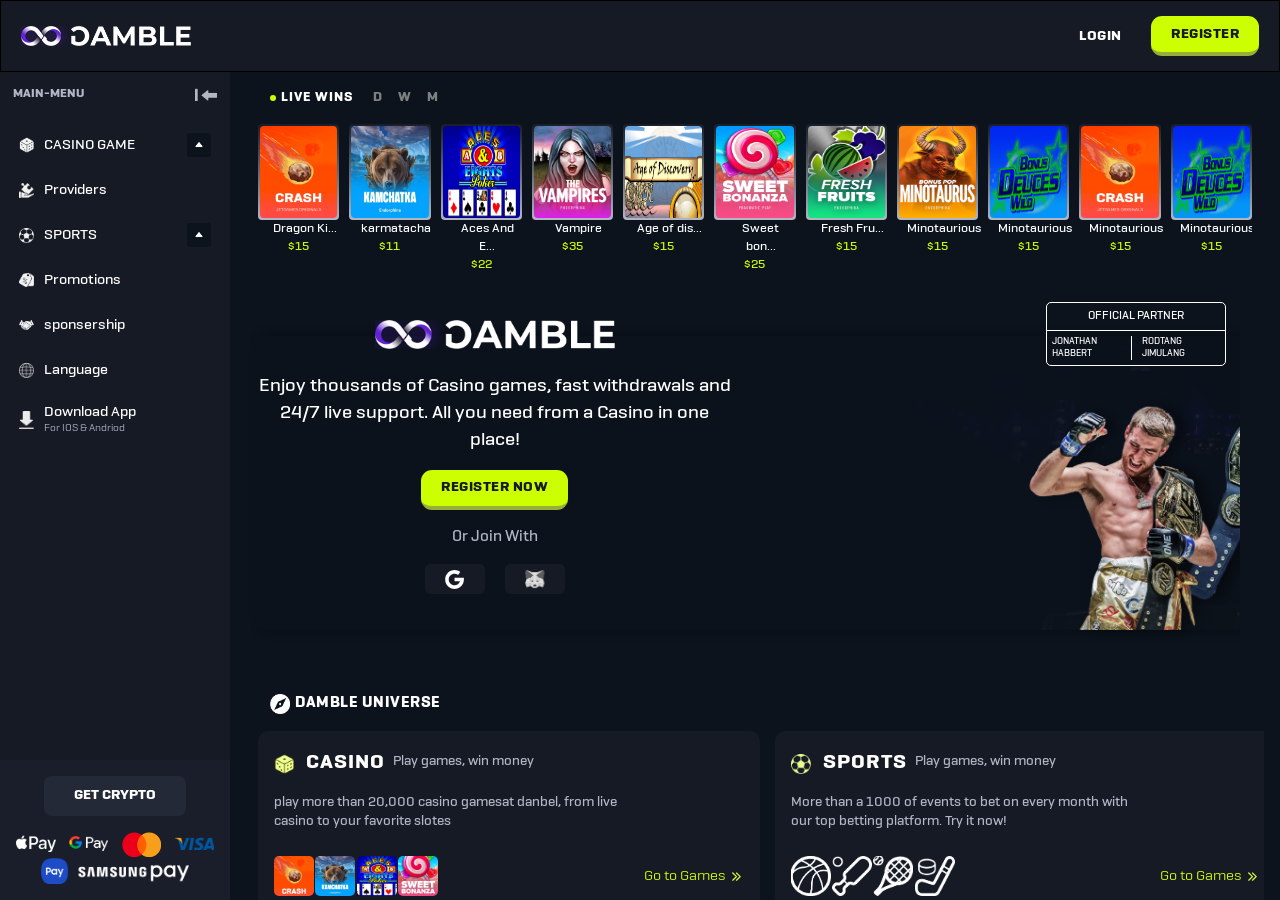
==== commit 90a5cd08: "ki" ====
--- a/index.html
+++ b/index.html
@@ -5,6 +5,7 @@
   <meta charset="UTF-8">
   <meta name="viewport" content="width=device-width, initial-scale=1.0">
   <title>Damble | Home </title>
+  <link rel="icon" type="image/x-icon" href="./assets/img/favicon (1).png">
   <link rel="stylesheet" href="https://cdnjs.cloudflare.com/ajax/libs/font-awesome/6.4.2/css/all.min.css">
   <link rel="stylesheet" href="https://cdn.jsdelivr.net/npm/swiper@11/swiper-bundle.min.css">
   <link rel="stylesheet" href="./assets/libs/bootstrap/bootstrap.min.css">
@@ -30,261 +31,263 @@
     </nav>
     <div class="hero">
       <div class="left">
-        <div class="top">
-          <div class="title">
-            MAIN-MENU
+        <div class="flex-fill">
+          <div class="top">
+            <div class="title">
+              MAIN-MENU
+            </div>
+            <div class="icon-1">
+              <img src="./assets/img/appIcon.png" alt="">
+            </div>
           </div>
-          <div class="icon-1">
-            <img src="./assets/img/appIcon.png" alt="">
+          <a class="items text-decoration-none effect1" data-bs-toggle="collapse" href="#collapseExample" role="button"
+            aria-expanded="true" aria-controls="collapseExample">
+
+
+            <div class="logo-2">
+              <div class="icon-2">
+                <img src="./assets/img/casino.png" alt="">
+              </div>
+              <div class="text-2"> CASINO GAME</div>
+            </div>
+            <div class="icon-3">
+              <img src="./assets/img/down.png" alt="">
+            </div>
+          </a>
+          <div class="collapse" id="collapseExample">
+
+            <div class="items">
+              <div class="logo-2">
+                <div class="icon-2 ">
+                  <img src="./assets/img/pickup.png" alt="">
+                </div>
+                <div class="text-4">Favourite</div>
+              </div>
+              <div class="icon-3 d-none">
+                <img src="./assets/img/down.png" alt="">
+              </div>
+            </div>
+
+            <div class="items">
+              <div class="logo-2">
+                <div class="icon-2 ">
+                  <img src="./assets/img/allgames.png" alt="">
+                </div>
+                <div class="text-4">All Games</div>
+              </div>
+              <div class="icon-3 d-none">
+                <img src="./assets/img/down.png" alt="">
+              </div>
+            </div>
+
+            <div class="items">
+              <div class="logo-2">
+                <div class="icon-2 ">
+                  <img src="./assets/img/recent.png" alt="">
+                </div>
+                <div class="text-4">Recent</div>
+              </div>
+              <div class="icon-3 d-none">
+                <img src="./assets/img/down.png" alt="">
+              </div>
+            </div>
           </div>
-        </div>
-        <a class="items text-decoration-none effect1" data-bs-toggle="collapse" href="#collapseExample" role="button"
-          aria-expanded="true" aria-controls="collapseExample">
-
-
-          <div class="logo-2">
-            <div class="icon-2">
-              <img src="./assets/img/casino.png" alt="">
-            </div>
-            <div class="text-2"> CASINO GAME</div>
-          </div>
-          <div class="icon-3">
-            <img src="./assets/img/down.png" alt="">
-          </div>
-        </a>
-        <div class="collapse" id="collapseExample">
-
-          <div class="items">
+          <div class="items effect">
             <div class="logo-2">
               <div class="icon-2 ">
-                <img src="./assets/img/pickup.png" alt="">
-              </div>
-              <div class="text-4">Favourite</div>
+                <img src="./assets/img/providers.png" alt="">
+              </div>
+              <div class="text-2">Providers</div>
             </div>
             <div class="icon-3 d-none">
               <img src="./assets/img/down.png" alt="">
             </div>
           </div>
-
-          <div class="items">
+          <a class="items text-decoration-none effect1" data-bs-toggle="collapse" href="#collapseExample1" role="button"
+            aria-expanded="true" aria-controls="collapseExample1">
+
+
             <div class="logo-2">
-              <div class="icon-2 ">
-                <img src="./assets/img/allgames.png" alt="">
-              </div>
-              <div class="text-4">All Games</div>
+              <div class="icon-2">
+                <img src="./assets/img/football.png" alt="">
+              </div>
+              <div class="text-2"> SPORTS</div>
+            </div>
+            <div class="icon-3">
+              <img src="./assets/img/down.png" alt="">
+            </div>
+          </a>
+          <div class="collapse" id="collapseExample1">
+
+            <div class="items">
+              <div class="logo-2">
+                <div class="icon-2 ">
+                  <img src="./assets/img/pickup.png" alt="">
+                </div>
+                <div class="text-4">Favourite</div>
+              </div>
+              <div class="icon-3 d-none">
+                <img src="./assets/img/down.png" alt="">
+              </div>
+            </div>
+            <div class="items">
+              <div class="logo-2">
+                <div class="icon-2 ">
+                  <img src="./assets/img/pickup.png" alt="">
+                </div>
+                <div class="text-4">Favourite</div>
+              </div>
+              <div class="icon-3 d-none">
+                <img src="./assets/img/down.png" alt="">
+              </div>
+            </div>
+            <div class="items">
+              <div class="logo-2">
+                <div class="icon-2 ">
+                  <img src="./assets/img/pickup.png" alt="">
+                </div>
+                <div class="text-4">Favourite</div>
+              </div>
+              <div class="icon-3 d-none">
+                <img src="./assets/img/down.png" alt="">
+              </div>
+            </div>
+            <div class="items">
+              <div class="logo-2">
+                <div class="icon-2 ">
+                  <img src="./assets/img/pickup.png" alt="">
+                </div>
+                <div class="text-4">Favourite</div>
+              </div>
+              <div class="icon-3 d-none">
+                <img src="./assets/img/down.png" alt="">
+              </div>
+            </div>
+            <div class="items">
+              <div class="logo-2">
+                <div class="icon-2 ">
+                  <img src="./assets/img/pickup.png" alt="">
+                </div>
+                <div class="text-4">Favourite</div>
+              </div>
+              <div class="icon-3 d-none">
+                <img src="./assets/img/down.png" alt="">
+              </div>
+            </div>
+            <div class="items">
+              <div class="logo-2">
+                <div class="icon-2 ">
+                  <img src="./assets/img/pickup.png" alt="">
+                </div>
+                <div class="text-4">Favourite</div>
+              </div>
+              <div class="icon-3 d-none">
+                <img src="./assets/img/down.png" alt="">
+              </div>
+            </div>
+            <div class="items">
+              <div class="logo-2">
+                <div class="icon-2 ">
+                  <img src="./assets/img/pickup.png" alt="">
+                </div>
+                <div class="text-4">Favourite</div>
+              </div>
+              <div class="icon-3 d-none">
+                <img src="./assets/img/down.png" alt="">
+              </div>
+            </div>
+            <div class="items">
+              <div class="logo-2">
+                <div class="icon-2 ">
+                  <img src="./assets/img/pickup.png" alt="">
+                </div>
+                <div class="text-4">Favourite</div>
+              </div>
+              <div class="icon-3 d-none">
+                <img src="./assets/img/down.png" alt="">
+              </div>
+            </div>
+            <div class="items">
+              <div class="logo-2">
+                <div class="icon-2 ">
+                  <img src="./assets/img/pickup.png" alt="">
+                </div>
+                <div class="text-4">Favourite</div>
+              </div>
+              <div class="icon-3 d-none">
+                <img src="./assets/img/down.png" alt="">
+              </div>
+            </div>
+
+            <div class="items">
+              <div class="logo-2">
+                <div class="icon-2 ">
+                  <img src="./assets/img/allgames.png" alt="">
+                </div>
+                <div class="text-4">All Games</div>
+              </div>
+              <div class="icon-3 d-none">
+                <img src="./assets/img/down.png" alt="">
+              </div>
+            </div>
+
+            <div class="items ">
+              <div class="logo-2">
+                <div class="icon-2 ">
+                  <img src="./assets/img/recent.png" alt="">
+                </div>
+                <div class="text-2">Recent</div>
+              </div>
+              <div class="icon-3 d-none">
+                <img src="./assets/img/down.png" alt="">
+              </div>
+            </div>
+          </div>
+          <div class="items effect">
+            <div class="logo-2">
+              <div class="icon-2">
+                <img src="./assets/img/promotion.png" alt="">
+              </div>
+              <div class="text-2">Promotions</div>
             </div>
             <div class="icon-3 d-none">
               <img src="./assets/img/down.png" alt="">
             </div>
           </div>
-
-          <div class="items">
+          <div class="items effect">
             <div class="logo-2">
-              <div class="icon-2 ">
-                <img src="./assets/img/recent.png" alt="">
-              </div>
-              <div class="text-4">Recent</div>
+              <div class="icon-2">
+                <img src="./assets/img/sponsership.png" alt="">
+              </div>
+              <div class="text-2">sponsership</div>
             </div>
             <div class="icon-3 d-none">
               <img src="./assets/img/down.png" alt="">
             </div>
           </div>
-        </div>
-        <div class="items effect">
-          <div class="logo-2">
-            <div class="icon-2 ">
-              <img src="./assets/img/providers.png" alt="">
-            </div>
-            <div class="text-2">Providers</div>
-          </div>
-          <div class="icon-3 d-none">
-            <img src="./assets/img/down.png" alt="">
-          </div>
-        </div>
-        <a class="items text-decoration-none effect1" data-bs-toggle="collapse" href="#collapseExample1" role="button"
-          aria-expanded="true" aria-controls="collapseExample1">
-
-
-          <div class="logo-2">
-            <div class="icon-2">
-              <img src="./assets/img/football.png" alt="">
-            </div>
-            <div class="text-2"> SPORTS</div>
-          </div>
-          <div class="icon-3">
-            <img src="./assets/img/down.png" alt="">
-          </div>
-        </a>
-        <div class="collapse" id="collapseExample1">
-
-          <div class="items">
+          <div class="items effect">
             <div class="logo-2">
-              <div class="icon-2 ">
-                <img src="./assets/img/pickup.png" alt="">
-              </div>
-              <div class="text-4">Favourite</div>
-            </div>
-            <div class="icon-3 d-none">
-              <img src="./assets/img/down.png" alt="">
-            </div>
-          </div>
-          <div class="items">
-            <div class="logo-2">
-              <div class="icon-2 ">
-                <img src="./assets/img/pickup.png" alt="">
-              </div>
-              <div class="text-4">Favourite</div>
-            </div>
-            <div class="icon-3 d-none">
-              <img src="./assets/img/down.png" alt="">
-            </div>
-          </div>
-          <div class="items">
-            <div class="logo-2">
-              <div class="icon-2 ">
-                <img src="./assets/img/pickup.png" alt="">
-              </div>
-              <div class="text-4">Favourite</div>
-            </div>
-            <div class="icon-3 d-none">
-              <img src="./assets/img/down.png" alt="">
-            </div>
-          </div>
-          <div class="items">
-            <div class="logo-2">
-              <div class="icon-2 ">
-                <img src="./assets/img/pickup.png" alt="">
-              </div>
-              <div class="text-4">Favourite</div>
-            </div>
-            <div class="icon-3 d-none">
-              <img src="./assets/img/down.png" alt="">
-            </div>
-          </div>
-          <div class="items">
-            <div class="logo-2">
-              <div class="icon-2 ">
-                <img src="./assets/img/pickup.png" alt="">
-              </div>
-              <div class="text-4">Favourite</div>
-            </div>
-            <div class="icon-3 d-none">
-              <img src="./assets/img/down.png" alt="">
-            </div>
-          </div>
-          <div class="items">
-            <div class="logo-2">
-              <div class="icon-2 ">
-                <img src="./assets/img/pickup.png" alt="">
-              </div>
-              <div class="text-4">Favourite</div>
-            </div>
-            <div class="icon-3 d-none">
-              <img src="./assets/img/down.png" alt="">
-            </div>
-          </div>
-          <div class="items">
-            <div class="logo-2">
-              <div class="icon-2 ">
-                <img src="./assets/img/pickup.png" alt="">
-              </div>
-              <div class="text-4">Favourite</div>
-            </div>
-            <div class="icon-3 d-none">
-              <img src="./assets/img/down.png" alt="">
-            </div>
-          </div>
-          <div class="items">
-            <div class="logo-2">
-              <div class="icon-2 ">
-                <img src="./assets/img/pickup.png" alt="">
-              </div>
-              <div class="text-4">Favourite</div>
-            </div>
-            <div class="icon-3 d-none">
-              <img src="./assets/img/down.png" alt="">
-            </div>
-          </div>
-          <div class="items">
-            <div class="logo-2">
-              <div class="icon-2 ">
-                <img src="./assets/img/pickup.png" alt="">
-              </div>
-              <div class="text-4">Favourite</div>
-            </div>
-            <div class="icon-3 d-none">
-              <img src="./assets/img/down.png" alt="">
-            </div>
-          </div>
-
-          <div class="items">
-            <div class="logo-2">
-              <div class="icon-2 ">
-                <img src="./assets/img/allgames.png" alt="">
-              </div>
-              <div class="text-4">All Games</div>
-            </div>
-            <div class="icon-3 d-none">
-              <img src="./assets/img/down.png" alt="">
-            </div>
-          </div>
-
-          <div class="items ">
-            <div class="logo-2">
-              <div class="icon-2 ">
-                <img src="./assets/img/recent.png" alt="">
-              </div>
-              <div class="text-2">Recent</div>
-            </div>
-            <div class="icon-3 d-none">
-              <img src="./assets/img/down.png" alt="">
-            </div>
-          </div>
-        </div>
-        <div class="items effect">
-          <div class="logo-2">
-            <div class="icon-2">
-              <img src="./assets/img/promotion.png" alt="">
-            </div>
-            <div class="text-2">Promotions</div>
-          </div>
-          <div class="icon-3 d-none">
-            <img src="./assets/img/down.png" alt="">
-          </div>
-        </div>
-        <div class="items effect">
-          <div class="logo-2">
-            <div class="icon-2">
-              <img src="./assets/img/sponsership.png" alt="">
-            </div>
-            <div class="text-2">sponsership</div>
-          </div>
-          <div class="icon-3 d-none">
-            <img src="./assets/img/down.png" alt="">
-          </div>
-        </div>
-        <div class="items effect">
-          <div class="logo-2">
-            <div class="icon-2">
-              <img src="./assets/img/language.png" alt="">
-            </div>
-            <div class="text-2">Language</div>
-          </div>
-          <div class="icon-3  d-none">
-            <img src="./assets/img/down.png" alt="">
-          </div>
-        </div>
-        <div class="items effect">
-          <div class="logo-2">
-            <div class="icon-2">
-              <img src="./assets/img/download.png" alt="">
-            </div>
-            <div class="textholder">
-              <div class="text-2">Download App</div>
-              <div class="text-3">For IOS & Andriod</div>
+              <div class="icon-2">
+                <img src="./assets/img/language.png" alt="">
+              </div>
+              <div class="text-2">Language</div>
             </div>
             <div class="icon-3  d-none">
               <img src="./assets/img/down.png" alt="">
+            </div>
+          </div>
+          <div class="items effect">
+            <div class="logo-2">
+              <div class="icon-2">
+                <img src="./assets/img/download.png" alt="">
+              </div>
+              <div class="textholder">
+                <div class="text-2">Download App</div>
+                <div class="text-3">For IOS & Andriod</div>
+              </div>
+              <div class="icon-3  d-none">
+                <img src="./assets/img/down.png" alt="">
+              </div>
             </div>
           </div>
         </div>
@@ -314,7 +317,7 @@
       </div>
 
       <div class="right">
-        <div class="row mx-0">
+        <div class="row mx-0" style="max-width:1200px; margin-inline: auto !important;">
           <div class="col-12">
             <div class="pcontrol">
               <div class="row mx-0">
@@ -569,11 +572,57 @@
                           play more than 20,000 casino gamesat danbel, from live casino to your favorite slotes
                         </div>
                         <div class="line-2">
-                          <div class="imgSection">
-                            <img src="./assets/img/card-1.webp" alt="">
-                            <img src="./assets/img/card-2.webp" alt="">
-                            <img src="./assets/img/card-4.jpeg" alt="">
-                            <img src="./assets/img/card-9.png" alt="">
+                          <div class="img-holder">
+
+                            <div class="imgSection">
+                              <img src="./assets/img/card-1.webp" alt="">
+                            </div>
+                            <div class="imgSection">
+                              <img src="./assets/img/card-2.webp" alt="">
+                            </div>
+                            <div class="imgSection">
+                              <img src="./assets/img/card-3.png" alt="">
+                            </div>
+                            <div class="imgSection">
+                              <img src="./assets/img/card-6.jpeg" alt="">
+                            </div>
+                          </div>
+                          <div class="link">Go to Games <span>
+                              <img src="./assets/img/right.svg" alt="">
+                            </span></div>
+
+                        </div>
+                      </div>
+                    </div>
+                  </div>
+                  <div class="swiper-slide">
+                    <div class="col-12">
+                      <div class="playcard">
+                        <div class="line-1">
+                          <div class="icon-2">
+                            <img src="./assets/img/football.png" alt="">
+                          </div>
+                          <div class="title-3">SPORTS</div>
+                          <div class="card_text">Play games, win money</div>
+                        </div>
+                        <div class="card_text w-75 mt-3">
+                          More than a 1000 of events to bet on every month with our top betting platform. Try it now!
+                        </div>
+                        <div class="line-2">
+                          <div class="img-holder">
+
+                            <div class="imgSection">
+                              <img src="./assets/img/sicon-1.png" alt="">
+                            </div>
+                            <div class="imgSection">
+                              <img src="./assets/img/sicon-2.png" alt="">
+                            </div>
+                            <div class="imgSection">
+                              <img src="./assets/img/sicon-3.png" alt="">
+                            </div>
+                            <div class="imgSection">
+                              <img src="./assets/img/sicon-9.png" alt="">
+                            </div>
                           </div>
                           <div class="link">Go to Games <span>
                               <img src="./assets/img/right.svg" alt="">
@@ -597,39 +646,20 @@
                           play more than 20,000 casino gamesat danbel, from live casino to your favorite slotes
                         </div>
                         <div class="line-2">
-                          <div class="imgSection">
-                            <img src="./assets/img/card-1.webp" alt="">
-                            <img src="./assets/img/card-2.webp" alt="">
-                            <img src="./assets/img/card-4.jpeg" alt="">
-                            <img src="./assets/img/card-9.png" alt="">
-                          </div>
-                          <div class="link">Go to Games <span>
-                              <img src="./assets/img/right.svg" alt="">
-                            </span></div>
-
-                        </div>
-                      </div>
-                    </div>
-                  </div>
-                  <div class="swiper-slide">
-                    <div class="col-12">
-                      <div class="playcard">
-                        <div class="line-1">
-                          <div class="icon-2">
-                            <img src="./assets/img/casino.png" alt="">
-                          </div>
-                          <div class="title-3">CASINO</div>
-                          <div class="card_text">Play games, win money</div>
-                        </div>
-                        <div class="card_text w-75 mt-3">
-                          play more than 20,000 casino gamesat danbel, from live casino to your favorite slotes
-                        </div>
-                        <div class="line-2">
-                          <div class="imgSection">
-                            <img src="./assets/img/card-1.webp" alt="">
-                            <img src="./assets/img/card-2.webp" alt="">
-                            <img src="./assets/img/card-4.jpeg" alt="">
-                            <img src="./assets/img/card-9.png" alt="">
+                          <div class="img-holder">
+
+                            <div class="imgSection">
+                              <img src="./assets/img/card-1.webp" alt="">
+                            </div>
+                            <div class="imgSection">
+                              <img src="./assets/img/card-1.webp" alt="">
+                            </div>
+                            <div class="imgSection">
+                              <img src="./assets/img/card-1.webp" alt="">
+                            </div>
+                            <div class="imgSection">
+                              <img src="./assets/img/card-1.webp" alt="">
+                            </div>
                           </div>
                           <div class="link">Go to Games <span>
                               <img src="./assets/img/right.svg" alt="">
@@ -2580,7 +2610,7 @@
           </div>
 
           <div class="fotter">
-            <div class="row mb-5">
+            <div class="row mb-lg-5">
               <div class="col-12 col-lg-6 col-xl-3">
                 <div class="flogo">
                   <img src="./assets/img/heroLogo.png" alt="">
--- a/assets/css/style.min.css
+++ b/assets/css/style.min.css
@@ -166,6 +166,8 @@
   background-color: #161a25;
   height: 100%;
   overflow: hidden auto;
+  display: flex;
+  flex-direction: column;
 }
 .dashparent .hero .right {
   width: calc(100% - 230px);
@@ -328,8 +330,8 @@
   cursor: pointer;
 }
 .pcontrol .gamecard .cardOutter .cardImg {
-  width: autos;
-  height: 110px;
+  width: auto;
+  aspect-ratio: 1/1.2;
 }
 .pcontrol .gamecard .cardOutter .cardImg img {
   width: 100%;
@@ -513,28 +515,39 @@
   justify-content: space-between;
   margin-top: 1.5rem;
 }
-.line-2 .imgSection {
+.line-2 .img-holder {
   display: flex;
   justify-content: space-between;
   align-items: baseline;
-  width: 40%;
-}
-.line-2 .imgSection img {
+  width: 35%;
+}
+.line-2 .img-holder .imgSection {
   height: 40px;
   min-width: 40px;
   width: 40px;
+}
+.line-2 .img-holder .imgSection img {
+  height: 100%;
+  width: 100%;
   -o-object-fit: cover;
      object-fit: cover;
   border-radius: 5px;
 }
 @media (max-width: 576px) {
-  .line-2 .imgSection {
+  .line-2 .img-holder {
+    display: flex;
+    justify-content: space-between;
+    align-items: baseline;
     width: 50%;
   }
-  .line-2 .imgSection img {
-    height: 40px;
-    min-width: 40px;
-    width: 40px;
+  .line-2 .img-holder .imgSection {
+    height: 35px;
+    min-width: 35px;
+    width: 35px;
+  }
+  .line-2 .img-holder .imgSection img {
+    height: 100%;
+    width: 100%;
     -o-object-fit: cover;
        object-fit: cover;
     border-radius: 5px;
@@ -825,10 +838,10 @@
   border-bottom: 5px solid #0c131d;
 }
 .tabel-2 .headrow th {
-  padding: 0.7rem;
+  padding: 0.9rem 1.4rem;
 }
 .tabel-2 .headrow td {
-  padding: 0.3rem;
+  padding: 0.6rem 1.5rem;
 }
 
 .table-responsive {
@@ -842,7 +855,7 @@
 .fotter {
   background-color: #161a25;
   width: 100%;
-  padding: 2rem;
+  padding: 1rem;
   margin-top: 1rem;
 }
 .fotter .flogo {
@@ -926,7 +939,7 @@
 .f-imgholder .fbtn-2 {
   border-radius: 5px;
   background: #6f64e4;
-  color: #0c131d;
+  color: rgb(255, 255, 255);
   text-align: center;
   transition: 0.3s ease-in-out;
   font-size: 12px;
@@ -940,7 +953,6 @@
 }
 
 .bottomfotter {
-  background-color: #161a25;
   border-top: 1px solid #0c131d;
   padding: 12px 0;
 }
@@ -1002,10 +1014,12 @@
     z-index: 9;
     transform: translateX(-100%);
     transition: 0.3s ease-in-out;
+    padding-bottom: 63px;
   }
   .hero .right {
     width: 100% !important;
     position: relative;
+    padding-bottom: 63px;
   }
   body.sidebarOpen .hero::after {
     display: block;
